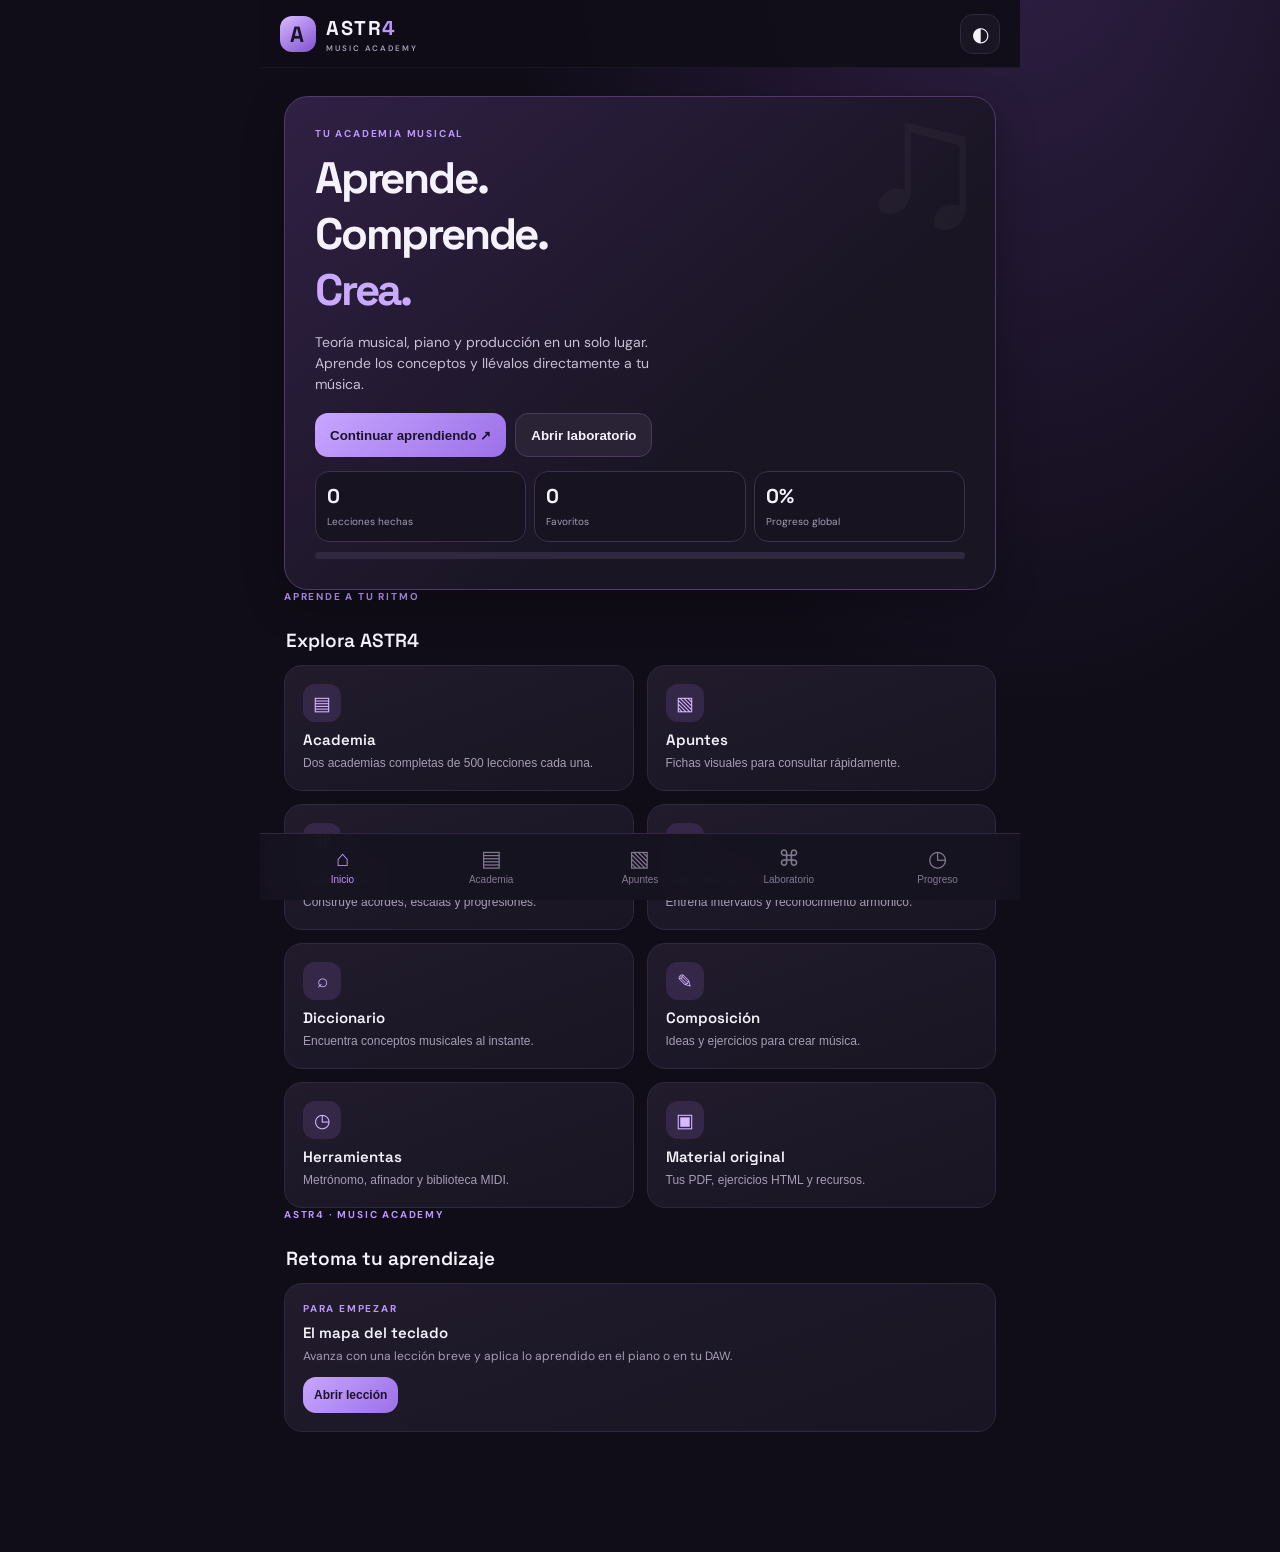
==== index.html @ a8560a35 "Add files via upload" ====
<!doctype html>
<html lang="es">
<head>
  <meta charset="utf-8"><meta name="viewport" content="width=device-width, initial-scale=1, viewport-fit=cover">
  <meta name="theme-color" content="#100d18"><meta name="description" content="ASTR4: academia de teoría musical, piano y producción musical.">
  <meta name="apple-mobile-web-app-capable" content="yes"><meta name="apple-mobile-web-app-status-bar-style" content="black-translucent"><meta name="apple-mobile-web-app-title" content="ASTR4">
  <link rel="manifest" href="manifest.webmanifest"><link rel="icon" href="icons/icon.svg" type="image/svg+xml"><link rel="apple-touch-icon" href="icons/icon-192.png">
  <link rel="stylesheet" href="styles.css"><title>ASTR4 · Music Academy</title>
</head>
<body>
<div class="app-shell">
  <header class="topbar"><a class="brand" href="#inicio" aria-label="ASTR4 inicio"><span class="brand-mark">A</span><span>ASTR<span class="brand-four">4</span><small>MUSIC ACADEMY</small></span></a><button class="icon-btn" id="themeBtn" aria-label="Cambiar tema" title="Cambiar tema">◐</button></header>
  <main id="view" tabindex="-1"></main>
  <nav class="bottom-nav" aria-label="Navegación principal">
    <button data-route="inicio" class="nav-item active"><span>⌂</span><small>Inicio</small></button>
    <button data-route="academia" class="nav-item"><span>▤</span><small>Academia</small></button>
    <button data-route="apuntes" class="nav-item"><span>▧</span><small>Apuntes</small></button>
    <button data-route="laboratorio" class="nav-item"><span>⌘</span><small>Laboratorio</small></button>
    <button data-route="progreso" class="nav-item"><span>◷</span><small>Progreso</small></button>
  </nav>
</div>
<div id="toast" class="toast" role="status" aria-live="polite"></div>
<script src="data.js"></script><script src="curriculum.js"></script><script src="app.js"></script>
</body></html>
---- styles.css ----
@import url('https://fonts.googleapis.com/css2?family=DM+Sans:wght@400;500;600;700&family=Space+Grotesk:wght@500;600;700&display=swap');
:root{--bg:#100d18;--panel:#191522;--panel2:#211b2d;--line:#30283e;--text:#f6f2fc;--muted:#a69db4;--purple:#bd96ff;--purple2:#8f5ce5;--mint:#9de3c4;--orange:#ffbf82;--danger:#ff8e9a;--shadow:0 14px 40px #0004}*{box-sizing:border-box}html{background:var(--bg);color-scheme:dark}body{margin:0;background:radial-gradient(ellipse at 80% -10%,#302047 0,transparent 36%),var(--bg);color:var(--text);font-family:'DM Sans',system-ui,sans-serif;min-height:100vh}.app-shell{max-width:760px;margin:auto;min-height:100dvh;padding-bottom:92px}.topbar{height:68px;display:flex;align-items:center;justify-content:space-between;padding:0 20px;position:sticky;top:0;z-index:5;background:#100d18eF;backdrop-filter:blur(16px);border-bottom:1px solid #ffffff0b}.brand{display:flex;align-items:center;gap:10px;text-decoration:none;color:var(--text);font:700 20px 'Space Grotesk';letter-spacing:.08em}.brand small{display:block;color:var(--muted);font:600 8px 'DM Sans';letter-spacing:.24em;margin-top:2px}.brand-mark{width:36px;height:36px;border-radius:12px;background:linear-gradient(145deg,#d7baff,#8051d0);color:#1b1128;display:grid;place-items:center;font-size:22px}.brand-four{color:var(--purple)}.icon-btn{border:1px solid var(--line);background:var(--panel);color:var(--text);width:40px;height:40px;border-radius:13px;font-size:20px}.bottom-nav{position:fixed;z-index:10;bottom:0;left:50%;transform:translateX(-50%);width:min(100%,760px);padding:9px 8px calc(9px + env(safe-area-inset-bottom));display:grid;grid-template-columns:repeat(5,1fr);background:#171321f2;border-top:1px solid var(--line);backdrop-filter:blur(20px)}.nav-item{border:0;background:none;color:#82798f;display:flex;flex-direction:column;align-items:center;gap:3px;padding:4px 0;min-height:48px}.nav-item span{font-size:22px;line-height:24px}.nav-item small{font-size:10px}.nav-item.active{color:var(--purple)}main{padding:20px 16px 28px}.eyebrow{font-size:10px;letter-spacing:.18em;text-transform:uppercase;color:var(--purple);font-weight:700}.hero{padding:24px 20px;border:1px solid #50396d;border-radius:24px;background:linear-gradient(140deg,#302044,#191523 65%);position:relative;overflow:hidden;box-shadow:var(--shadow)}.hero:after{content:'♫';position:absolute;right:5px;top:-36px;font-size:180px;color:#ffffff08;font-family:serif}.hero h1{font:700 clamp(32px,8vw,44px) 'Space Grotesk';letter-spacing:-.05em;margin:10px 0 8px}.hero p{color:#c8bfd5;line-height:1.5;max-width:340px;font-size:14px}.hero-actions{display:flex;gap:9px;flex-wrap:wrap;margin-top:18px}.btn{border:0;border-radius:13px;background:linear-gradient(135deg,#c7a6ff,#9c70e8);color:#1c1328;font-weight:700;padding:12px 15px;min-height:44px;cursor:pointer}.btn.secondary{background:#2a2336;color:var(--text);border:1px solid #4a3b5d}.btn.ghost{background:transparent;border:1px solid var(--line);color:var(--text)}.btn.small{padding:8px 11px;min-height:36px;font-size:12px}.section-head{display:flex;align-items:end;justify-content:space-between;gap:12px;margin:25px 2px 12px}.section-head h2{font:600 19px 'Space Grotesk';margin:0}.section-head p{margin:4px 0 0;color:var(--muted);font-size:12px}.grid{display:grid;grid-template-columns:repeat(2,minmax(0,1fr));gap:10px}.card{background:linear-gradient(160deg,#211b2c,#191522);border:1px solid var(--line);border-radius:18px;padding:15px;min-width:0}.card h3{font:600 15px 'Space Grotesk';margin:8px 0 5px}.card p{font-size:12px;color:var(--muted);line-height:1.5;margin:0}.card-icon{width:38px;height:38px;border-radius:12px;background:#352748;color:#d5baff;display:grid;place-items:center;font-size:19px}.wide{grid-column:1/-1}.stat-row{display:grid;grid-template-columns:repeat(3,1fr);gap:8px;margin-top:14px}.stat{background:#171321;border:1px solid #3c304c;border-radius:14px;padding:11px}.stat strong{display:block;font:700 20px 'Space Grotesk'}.stat span{font-size:10px;color:var(--muted)}.progress{height:7px;border-radius:20px;background:#30283e;overflow:hidden;margin-top:10px}.progress i{display:block;height:100%;background:linear-gradient(90deg,#8d5add,#d0b2ff);border-radius:20px}.list{display:grid;gap:9px}.list-item{display:flex;align-items:center;gap:12px;padding:13px;background:var(--panel);border:1px solid var(--line);border-radius:15px;color:var(--text);text-align:left;width:100%;cursor:pointer}.list-item .num{width:32px;height:32px;flex:none;border-radius:10px;background:#30243e;color:var(--purple);display:grid;place-items:center;font-weight:700;font-size:12px}.list-item strong{display:block;font-size:13px}.list-item small{display:block;color:var(--muted);font-size:11px;margin-top:3px}.list-item .chev{margin-left:auto;color:var(--muted)}.pill{display:inline-flex;align-items:center;border:1px solid #514066;background:#2b2139;color:#d6baff;border-radius:30px;padding:5px 9px;font-size:10px;font-weight:700}.muted{color:var(--muted)}.tiny{font-size:11px;color:var(--muted);line-height:1.5}.field{display:grid;gap:6px;margin:12px 0}.field label{font-size:11px;color:var(--muted);font-weight:600}.field input,.field select,.field textarea,.search{width:100%;background:#120f1a;border:1px solid var(--line);color:var(--text);border-radius:12px;padding:12px;font:inherit;min-height:44px}.field textarea{min-height:100px;resize:vertical}.tabs{display:flex;gap:7px;overflow-x:auto;padding:2px 0 9px}.tab{white-space:nowrap;border:1px solid var(--line);background:var(--panel);color:var(--muted);padding:9px 12px;border-radius:30px;font-size:12px}.tab.active{background:#38294b;border-color:#8d66bd;color:#eadcff}.note-card{background:linear-gradient(145deg,#251e32,#191522);border:1px solid var(--line);border-radius:17px;padding:16px}.note-card h3{font:600 16px 'Space Grotesk';margin:9px 0}.formula{padding:12px;border-radius:12px;background:#120f1a;color:#ddcaff;font-weight:700;line-height:1.6;font-size:13px;margin:12px 0}.callout{border-left:3px solid var(--purple);padding:10px 12px;background:#2a2038;border-radius:0 10px 10px 0;color:#d7cbe7;font-size:12px;line-height:1.5}.lesson-content{line-height:1.7;color:#d6cfdf;font-size:14px}.lesson-content h3{font:600 15px 'Space Grotesk';color:var(--text);margin:22px 0 7px}.keyboard-wrap{overflow-x:auto;padding:12px 0 4px}.keyboard{height:144px;display:flex;position:relative;min-width:620px;user-select:none}.key{position:relative;flex:1;background:#f4f0f8;border:1px solid #c9c2d1;border-radius:0 0 7px 7px;color:#44384e;display:flex;align-items:end;justify-content:center;padding-bottom:8px;font-size:10px;min-width:0}.key.black{position:absolute;z-index:2;width:5.4%;height:88px;top:0;background:#211b2a;border:1px solid #09070c;border-radius:0 0 5px 5px;color:#cfc3dc;transform:translateX(-50%);padding-bottom:6px}.key.active{background:#c8a5ff!important;color:#1a1127!important}.key.black.active{background:#9463d7!important}.key small{font-size:9px}.keyboard-hint{font-size:10px;color:var(--muted);margin-top:7px}.control-row{display:flex;gap:8px;flex-wrap:wrap;align-items:center}.control-row select,.control-row input{background:#120f1a;color:var(--text);border:1px solid var(--line);padding:10px;border-radius:10px}.answer-grid{display:grid;grid-template-columns:repeat(2,1fr);gap:8px}.answer{background:var(--panel2);border:1px solid var(--line);color:var(--text);padding:13px;border-radius:12px;text-align:center}.answer.correct{border-color:var(--mint);background:#183027}.answer.wrong{border-color:var(--danger)}.toast{position:fixed;left:50%;bottom:90px;transform:translate(-50%,20px);opacity:0;pointer-events:none;background:#eee5ff;color:#21172d;padding:11px 15px;border-radius:12px;font-size:12px;font-weight:700;z-index:30;transition:.2s;max-width:90vw}.toast.show{opacity:1;transform:translate(-50%,0)}.empty{padding:28px;text-align:center;color:var(--muted);border:1px dashed var(--line);border-radius:16px}.divider{height:1px;background:var(--line);margin:15px 0}.back{background:none;border:0;color:var(--purple);padding:5px 0 15px;font-weight:700}.tagline{font:600 11px 'Space Grotesk';letter-spacing:.08em;color:var(--purple)}.warning{background:#352718;border:1px solid #74512c;color:#f4d2a7;padding:12px;border-radius:12px;font-size:12px;line-height:1.5}.light-mode{--bg:#f5f1fa;--panel:#fff;--panel2:#f0eaf8;--line:#e1d8ec;--text:#21182c;--muted:#71677e;--purple:#7744b8;--purple2:#8f5ce5;--shadow:0 14px 40px #35234a12;background:var(--bg);color-scheme:light}.light-mode body{background:var(--bg)}.light-mode .topbar,.light-mode .bottom-nav{background:#faf7fdef}.light-mode .hero{background:linear-gradient(140deg,#e6d7f8,#fff)}.light-mode .hero p{color:#62566f}.light-mode .card,.light-mode .note-card{background:#fff}.light-mode .field input,.light-mode .field select,.light-mode .field textarea,.light-mode .search,.light-mode .formula{background:#f8f5fb;color:#21182c}.light-mode .list-item{background:#fff;color:#21182c}.light-mode .stat{background:#fff}.light-mode .callout{background:#f0e7fa;color:#4e3a65}.light-mode .tab{background:#fff}.light-mode .tab.active{background:#e9dcf8}.light-mode .warning{background:#fff5e8;color:#704a20}
@media(min-width:600px){main{padding:28px 24px}.hero{padding:30px}.grid{gap:13px}.card{padding:18px}}@media(max-width:380px){main{padding:15px 12px}.bottom-nav{padding-left:3px;padding-right:3px}.nav-item small{font-size:9px}.hero{padding:19px}.grid{gap:8px}.card{padding:12px}}
@media(orientation:landscape) and (max-height:500px){body:before{content:'ASTR4 está diseñada para utilizarse en vertical. Gira tu dispositivo para continuar.';position:fixed;inset:0;z-index:100;background:#100d18;color:#f6f2fc;display:grid;place-items:center;text-align:center;padding:30px;font:600 18px 'Space Grotesk'}}

/* Unidades curriculares desplegables: navegación compacta en móvil */
.course-unit{border:1px solid var(--line);border-radius:16px;background:var(--surface);margin:12px 0;overflow:hidden}
.course-unit summary{list-style:none;display:flex;align-items:center;justify-content:space-between;gap:12px;padding:15px;cursor:pointer;min-height:66px}
.course-unit summary::-webkit-details-marker{display:none}
.course-unit summary>span:first-child{display:grid;gap:5px}
.course-unit summary strong{font-size:14px;line-height:1.35}
.course-unit summary small{color:var(--muted);font-size:11px}
.course-unit[open] summary{border-bottom:1px solid var(--line)}
.course-unit .list{padding:0 10px 10px}
#course-search{width:100%;margin:8px 0 14px;padding:14px;border:1px solid var(--line);border-radius:12px;background:var(--surface);color:var(--text);font:inherit}
.field-label{display:block;font-size:12px;font-weight:700;margin-top:18px;color:var(--muted)}
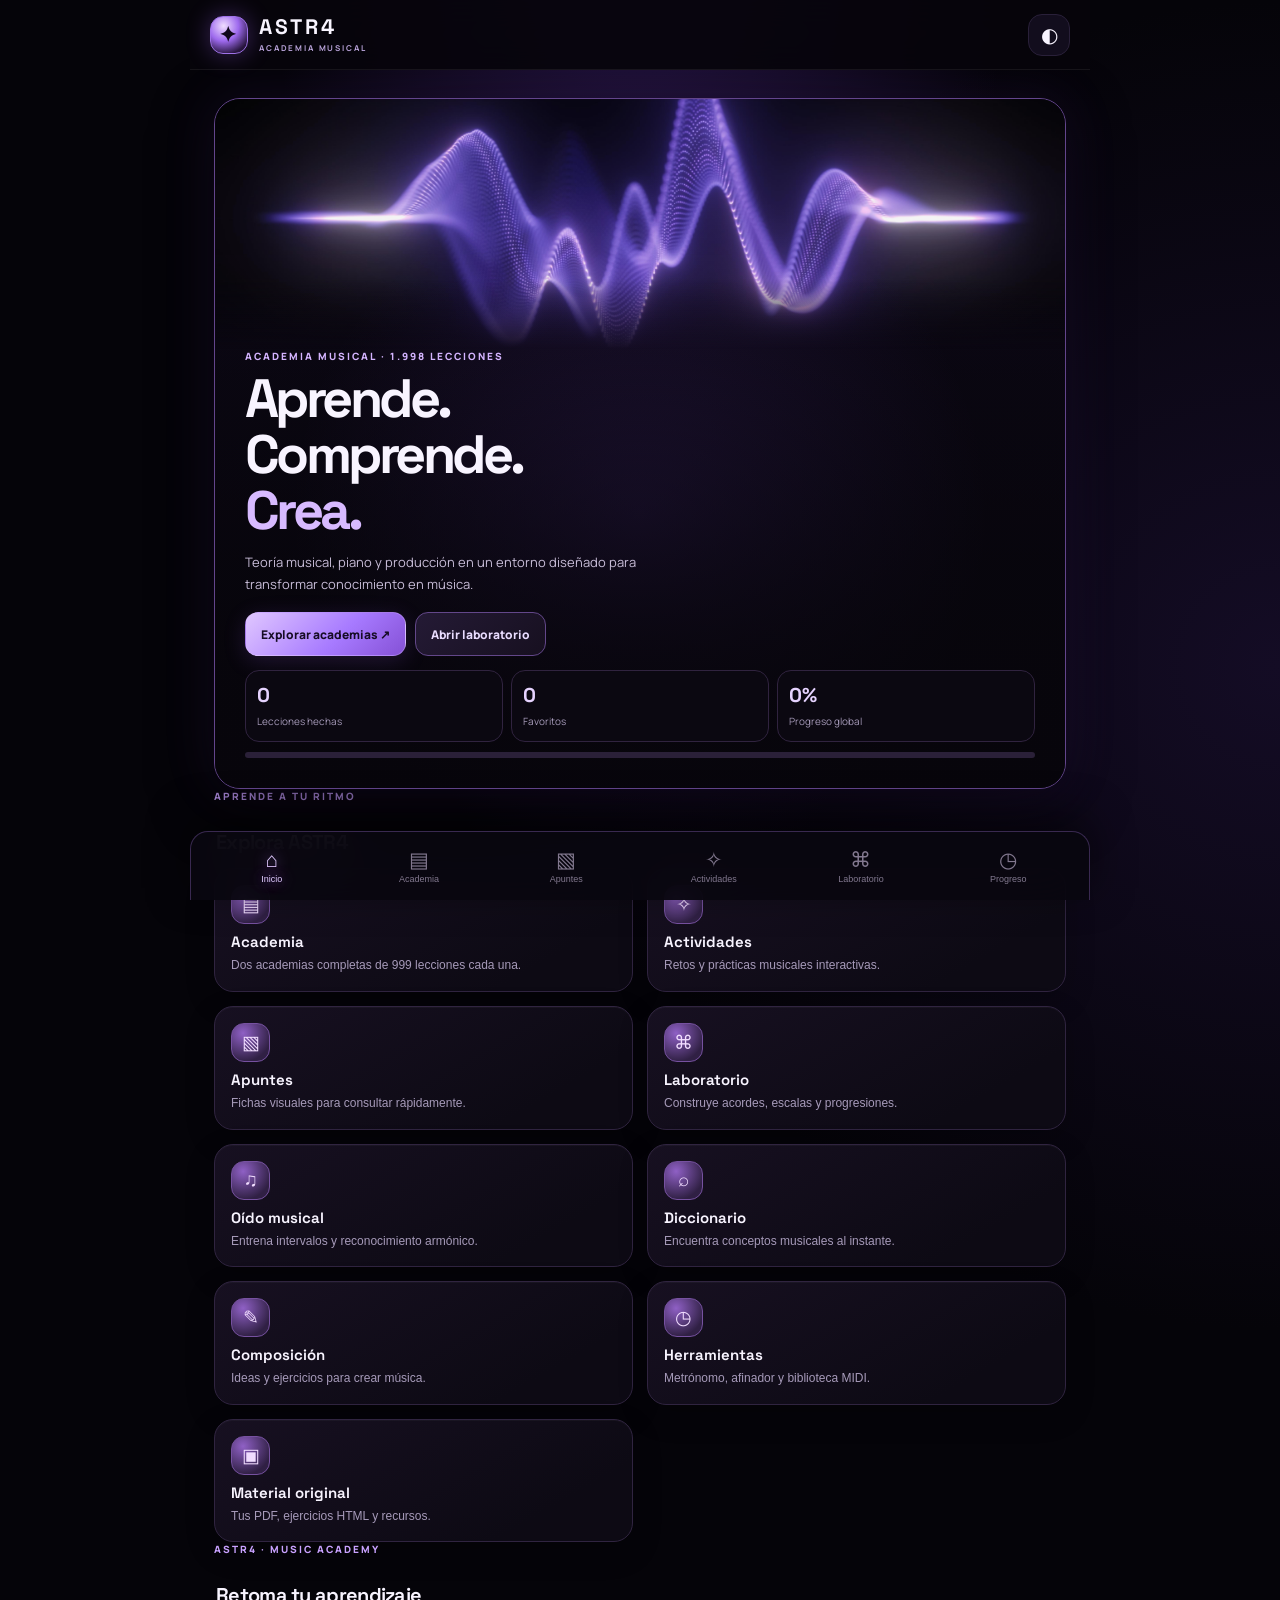
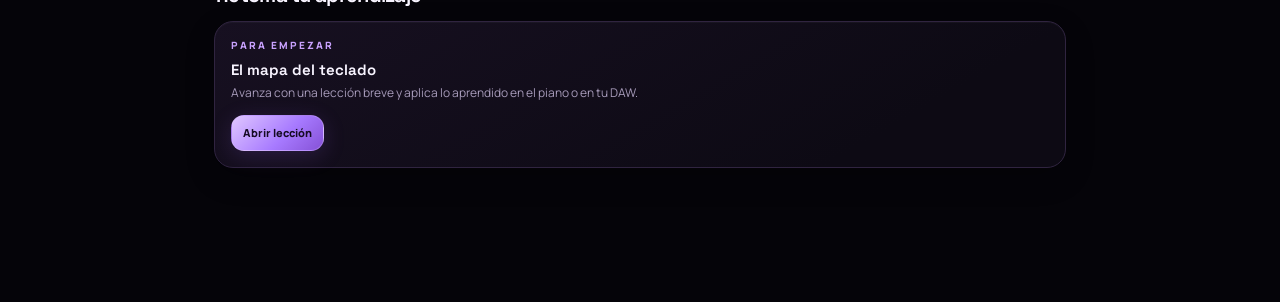
==== commit 2b83bab0: "Add files via upload" ====
--- a/index.html
+++ b/index.html
@@ -5,17 +5,17 @@
   <meta name="theme-color" content="#100d18"><meta name="description" content="ASTR4: academia de teoría musical, piano y producción musical.">
   <meta name="apple-mobile-web-app-capable" content="yes"><meta name="apple-mobile-web-app-status-bar-style" content="black-translucent"><meta name="apple-mobile-web-app-title" content="ASTR4">
   <link rel="manifest" href="manifest.webmanifest"><link rel="icon" href="icons/icon.svg" type="image/svg+xml"><link rel="apple-touch-icon" href="icons/icon-192.png">
-  <link rel="stylesheet" href="styles.css"><title>ASTR4 · Music Academy</title>
+  <link rel="stylesheet" href="styles.css"><title>ASTR4 · Academia musical</title>
 </head>
 <body>
 <div class="app-shell">
-  <header class="topbar"><a class="brand" href="#inicio" aria-label="ASTR4 inicio"><span class="brand-mark">A</span><span>ASTR<span class="brand-four">4</span><small>MUSIC ACADEMY</small></span></a><button class="icon-btn" id="themeBtn" aria-label="Cambiar tema" title="Cambiar tema">◐</button></header>
+  <header class="topbar"><a class="brand" href="#inicio" aria-label="ASTR4 inicio"><span class="brand-mark">✦</span><span class="brand-word">ASTR4<small>ACADEMIA MUSICAL</small></span></a><button class="icon-btn" id="themeBtn" aria-label="Cambiar tema" title="Cambiar tema">◐</button></header>
   <main id="view" tabindex="-1"></main>
   <nav class="bottom-nav" aria-label="Navegación principal">
     <button data-route="inicio" class="nav-item active"><span>⌂</span><small>Inicio</small></button>
     <button data-route="academia" class="nav-item"><span>▤</span><small>Academia</small></button>
     <button data-route="apuntes" class="nav-item"><span>▧</span><small>Apuntes</small></button>
-    <button data-route="laboratorio" class="nav-item"><span>⌘</span><small>Laboratorio</small></button>
+    <button data-route="actividades" class="nav-item"><span>✧</span><small>Actividades</small></button><button data-route="laboratorio" class="nav-item"><span>⌘</span><small>Laboratorio</small></button>
     <button data-route="progreso" class="nav-item"><span>◷</span><small>Progreso</small></button>
   </nav>
 </div>
--- a/styles.css
+++ b/styles.css
@@ -1,16 +1,5 @@
-@import url('https://fonts.googleapis.com/css2?family=DM+Sans:wght@400;500;600;700&family=Space+Grotesk:wght@500;600;700&display=swap');
-:root{--bg:#100d18;--panel:#191522;--panel2:#211b2d;--line:#30283e;--text:#f6f2fc;--muted:#a69db4;--purple:#bd96ff;--purple2:#8f5ce5;--mint:#9de3c4;--orange:#ffbf82;--danger:#ff8e9a;--shadow:0 14px 40px #0004}*{box-sizing:border-box}html{background:var(--bg);color-scheme:dark}body{margin:0;background:radial-gradient(ellipse at 80% -10%,#302047 0,transparent 36%),var(--bg);color:var(--text);font-family:'DM Sans',system-ui,sans-serif;min-height:100vh}.app-shell{max-width:760px;margin:auto;min-height:100dvh;padding-bottom:92px}.topbar{height:68px;display:flex;align-items:center;justify-content:space-between;padding:0 20px;position:sticky;top:0;z-index:5;background:#100d18eF;backdrop-filter:blur(16px);border-bottom:1px solid #ffffff0b}.brand{display:flex;align-items:center;gap:10px;text-decoration:none;color:var(--text);font:700 20px 'Space Grotesk';letter-spacing:.08em}.brand small{display:block;color:var(--muted);font:600 8px 'DM Sans';letter-spacing:.24em;margin-top:2px}.brand-mark{width:36px;height:36px;border-radius:12px;background:linear-gradient(145deg,#d7baff,#8051d0);color:#1b1128;display:grid;place-items:center;font-size:22px}.brand-four{color:var(--purple)}.icon-btn{border:1px solid var(--line);background:var(--panel);color:var(--text);width:40px;height:40px;border-radius:13px;font-size:20px}.bottom-nav{position:fixed;z-index:10;bottom:0;left:50%;transform:translateX(-50%);width:min(100%,760px);padding:9px 8px calc(9px + env(safe-area-inset-bottom));display:grid;grid-template-columns:repeat(5,1fr);background:#171321f2;border-top:1px solid var(--line);backdrop-filter:blur(20px)}.nav-item{border:0;background:none;color:#82798f;display:flex;flex-direction:column;align-items:center;gap:3px;padding:4px 0;min-height:48px}.nav-item span{font-size:22px;line-height:24px}.nav-item small{font-size:10px}.nav-item.active{color:var(--purple)}main{padding:20px 16px 28px}.eyebrow{font-size:10px;letter-spacing:.18em;text-transform:uppercase;color:var(--purple);font-weight:700}.hero{padding:24px 20px;border:1px solid #50396d;border-radius:24px;background:linear-gradient(140deg,#302044,#191523 65%);position:relative;overflow:hidden;box-shadow:var(--shadow)}.hero:after{content:'♫';position:absolute;right:5px;top:-36px;font-size:180px;color:#ffffff08;font-family:serif}.hero h1{font:700 clamp(32px,8vw,44px) 'Space Grotesk';letter-spacing:-.05em;margin:10px 0 8px}.hero p{color:#c8bfd5;line-height:1.5;max-width:340px;font-size:14px}.hero-actions{display:flex;gap:9px;flex-wrap:wrap;margin-top:18px}.btn{border:0;border-radius:13px;background:linear-gradient(135deg,#c7a6ff,#9c70e8);color:#1c1328;font-weight:700;padding:12px 15px;min-height:44px;cursor:pointer}.btn.secondary{background:#2a2336;color:var(--text);border:1px solid #4a3b5d}.btn.ghost{background:transparent;border:1px solid var(--line);color:var(--text)}.btn.small{padding:8px 11px;min-height:36px;font-size:12px}.section-head{display:flex;align-items:end;justify-content:space-between;gap:12px;margin:25px 2px 12px}.section-head h2{font:600 19px 'Space Grotesk';margin:0}.section-head p{margin:4px 0 0;color:var(--muted);font-size:12px}.grid{display:grid;grid-template-columns:repeat(2,minmax(0,1fr));gap:10px}.card{background:linear-gradient(160deg,#211b2c,#191522);border:1px solid var(--line);border-radius:18px;padding:15px;min-width:0}.card h3{font:600 15px 'Space Grotesk';margin:8px 0 5px}.card p{font-size:12px;color:var(--muted);line-height:1.5;margin:0}.card-icon{width:38px;height:38px;border-radius:12px;background:#352748;color:#d5baff;display:grid;place-items:center;font-size:19px}.wide{grid-column:1/-1}.stat-row{display:grid;grid-template-columns:repeat(3,1fr);gap:8px;margin-top:14px}.stat{background:#171321;border:1px solid #3c304c;border-radius:14px;padding:11px}.stat strong{display:block;font:700 20px 'Space Grotesk'}.stat span{font-size:10px;color:var(--muted)}.progress{height:7px;border-radius:20px;background:#30283e;overflow:hidden;margin-top:10px}.progress i{display:block;height:100%;background:linear-gradient(90deg,#8d5add,#d0b2ff);border-radius:20px}.list{display:grid;gap:9px}.list-item{display:flex;align-items:center;gap:12px;padding:13px;background:var(--panel);border:1px solid var(--line);border-radius:15px;color:var(--text);text-align:left;width:100%;cursor:pointer}.list-item .num{width:32px;height:32px;flex:none;border-radius:10px;background:#30243e;color:var(--purple);display:grid;place-items:center;font-weight:700;font-size:12px}.list-item strong{display:block;font-size:13px}.list-item small{display:block;color:var(--muted);font-size:11px;margin-top:3px}.list-item .chev{margin-left:auto;color:var(--muted)}.pill{display:inline-flex;align-items:center;border:1px solid #514066;background:#2b2139;color:#d6baff;border-radius:30px;padding:5px 9px;font-size:10px;font-weight:700}.muted{color:var(--muted)}.tiny{font-size:11px;color:var(--muted);line-height:1.5}.field{display:grid;gap:6px;margin:12px 0}.field label{font-size:11px;color:var(--muted);font-weight:600}.field input,.field select,.field textarea,.search{width:100%;background:#120f1a;border:1px solid var(--line);color:var(--text);border-radius:12px;padding:12px;font:inherit;min-height:44px}.field textarea{min-height:100px;resize:vertical}.tabs{display:flex;gap:7px;overflow-x:auto;padding:2px 0 9px}.tab{white-space:nowrap;border:1px solid var(--line);background:var(--panel);color:var(--muted);padding:9px 12px;border-radius:30px;font-size:12px}.tab.active{background:#38294b;border-color:#8d66bd;color:#eadcff}.note-card{background:linear-gradient(145deg,#251e32,#191522);border:1px solid var(--line);border-radius:17px;padding:16px}.note-card h3{font:600 16px 'Space Grotesk';margin:9px 0}.formula{padding:12px;border-radius:12px;background:#120f1a;color:#ddcaff;font-weight:700;line-height:1.6;font-size:13px;margin:12px 0}.callout{border-left:3px solid var(--purple);padding:10px 12px;background:#2a2038;border-radius:0 10px 10px 0;color:#d7cbe7;font-size:12px;line-height:1.5}.lesson-content{line-height:1.7;color:#d6cfdf;font-size:14px}.lesson-content h3{font:600 15px 'Space Grotesk';color:var(--text);margin:22px 0 7px}.keyboard-wrap{overflow-x:auto;padding:12px 0 4px}.keyboard{height:144px;display:flex;position:relative;min-width:620px;user-select:none}.key{position:relative;flex:1;background:#f4f0f8;border:1px solid #c9c2d1;border-radius:0 0 7px 7px;color:#44384e;display:flex;align-items:end;justify-content:center;padding-bottom:8px;font-size:10px;min-width:0}.key.black{position:absolute;z-index:2;width:5.4%;height:88px;top:0;background:#211b2a;border:1px solid #09070c;border-radius:0 0 5px 5px;color:#cfc3dc;transform:translateX(-50%);padding-bottom:6px}.key.active{background:#c8a5ff!important;color:#1a1127!important}.key.black.active{background:#9463d7!important}.key small{font-size:9px}.keyboard-hint{font-size:10px;color:var(--muted);margin-top:7px}.control-row{display:flex;gap:8px;flex-wrap:wrap;align-items:center}.control-row select,.control-row input{background:#120f1a;color:var(--text);border:1px solid var(--line);padding:10px;border-radius:10px}.answer-grid{display:grid;grid-template-columns:repeat(2,1fr);gap:8px}.answer{background:var(--panel2);border:1px solid var(--line);color:var(--text);padding:13px;border-radius:12px;text-align:center}.answer.correct{border-color:var(--mint);background:#183027}.answer.wrong{border-color:var(--danger)}.toast{position:fixed;left:50%;bottom:90px;transform:translate(-50%,20px);opacity:0;pointer-events:none;background:#eee5ff;color:#21172d;padding:11px 15px;border-radius:12px;font-size:12px;font-weight:700;z-index:30;transition:.2s;max-width:90vw}.toast.show{opacity:1;transform:translate(-50%,0)}.empty{padding:28px;text-align:center;color:var(--muted);border:1px dashed var(--line);border-radius:16px}.divider{height:1px;background:var(--line);margin:15px 0}.back{background:none;border:0;color:var(--purple);padding:5px 0 15px;font-weight:700}.tagline{font:600 11px 'Space Grotesk';letter-spacing:.08em;color:var(--purple)}.warning{background:#352718;border:1px solid #74512c;color:#f4d2a7;padding:12px;border-radius:12px;font-size:12px;line-height:1.5}.light-mode{--bg:#f5f1fa;--panel:#fff;--panel2:#f0eaf8;--line:#e1d8ec;--text:#21182c;--muted:#71677e;--purple:#7744b8;--purple2:#8f5ce5;--shadow:0 14px 40px #35234a12;background:var(--bg);color-scheme:light}.light-mode body{background:var(--bg)}.light-mode .topbar,.light-mode .bottom-nav{background:#faf7fdef}.light-mode .hero{background:linear-gradient(140deg,#e6d7f8,#fff)}.light-mode .hero p{color:#62566f}.light-mode .card,.light-mode .note-card{background:#fff}.light-mode .field input,.light-mode .field select,.light-mode .field textarea,.light-mode .search,.light-mode .formula{background:#f8f5fb;color:#21182c}.light-mode .list-item{background:#fff;color:#21182c}.light-mode .stat{background:#fff}.light-mode .callout{background:#f0e7fa;color:#4e3a65}.light-mode .tab{background:#fff}.light-mode .tab.active{background:#e9dcf8}.light-mode .warning{background:#fff5e8;color:#704a20}
-@media(min-width:600px){main{padding:28px 24px}.hero{padding:30px}.grid{gap:13px}.card{padding:18px}}@media(max-width:380px){main{padding:15px 12px}.bottom-nav{padding-left:3px;padding-right:3px}.nav-item small{font-size:9px}.hero{padding:19px}.grid{gap:8px}.card{padding:12px}}
-@media(orientation:landscape) and (max-height:500px){body:before{content:'ASTR4 está diseñada para utilizarse en vertical. Gira tu dispositivo para continuar.';position:fixed;inset:0;z-index:100;background:#100d18;color:#f6f2fc;display:grid;place-items:center;text-align:center;padding:30px;font:600 18px 'Space Grotesk'}}
-
-/* Unidades curriculares desplegables: navegación compacta en móvil */
-.course-unit{border:1px solid var(--line);border-radius:16px;background:var(--surface);margin:12px 0;overflow:hidden}
-.course-unit summary{list-style:none;display:flex;align-items:center;justify-content:space-between;gap:12px;padding:15px;cursor:pointer;min-height:66px}
-.course-unit summary::-webkit-details-marker{display:none}
-.course-unit summary>span:first-child{display:grid;gap:5px}
-.course-unit summary strong{font-size:14px;line-height:1.35}
-.course-unit summary small{color:var(--muted);font-size:11px}
-.course-unit[open] summary{border-bottom:1px solid var(--line)}
-.course-unit .list{padding:0 10px 10px}
-#course-search{width:100%;margin:8px 0 14px;padding:14px;border:1px solid var(--line);border-radius:12px;background:var(--surface);color:var(--text);font:inherit}
-.field-label{display:block;font-size:12px;font-weight:700;margin-top:18px;color:var(--muted)}
+@import url('https://fonts.googleapis.com/css2?family=Manrope:wght@400;500;600;700;800&family=Space+Grotesk:wght@400;500;600;700&display=swap');
+:root{--bg:#050409;--panel:#0d0a15;--panel2:#151020;--line:#292039;--text:#f8f4ff;--muted:#a69ab9;--purple:#c9a2ff;--purple2:#9b65ff;--glow:#d7baff;--mint:#8fe3c2;--danger:#ff8ca7;--shadow:0 18px 60px #0009;--safe-bottom:env(safe-area-inset-bottom,0px)}*{box-sizing:border-box}html{background:var(--bg);color-scheme:dark;scroll-behavior:smooth}body{margin:0;background:radial-gradient(ellipse at 50% -20%,#29164a 0,transparent 42%),radial-gradient(ellipse at 100% 35%,#140c25 0,transparent 38%),var(--bg);color:var(--text);font-family:Manrope,system-ui,sans-serif;min-height:100vh;min-height:100dvh;-webkit-font-smoothing:antialiased}.app-shell{max-width:900px;margin:auto;min-height:100dvh;padding-bottom:calc(94px + var(--safe-bottom))}.topbar{height:70px;display:flex;align-items:center;justify-content:space-between;padding:0 20px;position:sticky;top:0;z-index:20;background:#07050bea;backdrop-filter:blur(22px);border-bottom:1px solid #ffffff10}.brand{display:flex;align-items:center;gap:11px;text-decoration:none;color:var(--text);font:800 21px 'Space Grotesk';letter-spacing:.13em}.brand-mark{width:38px;height:38px;border:1px solid #9f72e8;border-radius:13px;background:radial-gradient(circle at 35% 25%,#f0ddff,#9d69ed 42%,#27153d 80%);color:#10081a;display:grid;place-items:center;font-size:21px;box-shadow:0 0 24px #a66aff55}.brand-word{line-height:1}.brand small{display:block;color:#bba5dc;font:700 8px Manrope;letter-spacing:.23em;margin-top:5px}.brand-four{color:var(--purple)}.icon-btn{border:1px solid var(--line);background:#120d1d;color:var(--text);width:42px;height:42px;border-radius:14px;font-size:20px}.bottom-nav{position:fixed;z-index:30;bottom:0;left:50%;transform:translateX(-50%);width:min(100%,900px);padding:8px 7px calc(8px + var(--safe-bottom));display:grid;grid-template-columns:repeat(6,minmax(0,1fr));background:#090710ed;border-top:1px solid #392950;backdrop-filter:blur(24px);box-shadow:0 -12px 40px #0008}.nav-item{border:0;background:none;color:#82788f;display:flex;flex-direction:column;align-items:center;justify-content:center;gap:3px;padding:4px 0;min-height:52px;min-width:0;touch-action:manipulation}.nav-item span{font-size:21px;line-height:23px}.nav-item small{font-size:9px;white-space:nowrap}.nav-item.active{color:#e1caff;text-shadow:0 0 14px #b67cff}main{padding:22px 17px 32px}.eyebrow{font-size:10px;letter-spacing:.2em;text-transform:uppercase;color:var(--purple);font-weight:800}.hero{padding:0 0 22px;border:1px solid #63458c;border-radius:26px;background:linear-gradient(180deg,#0d0817 0%,#08060e 80%);position:relative;overflow:hidden;box-shadow:0 0 55px #8c4be51c,var(--shadow)}.hero:before{content:'';position:absolute;inset:0;background:linear-gradient(180deg,transparent 25%,#07050bea 90%);pointer-events:none;z-index:1}.hero:after{content:'';position:absolute;inset:0;background:radial-gradient(ellipse at 50% 60%,#8c52f52b,transparent 58%);pointer-events:none}.hero-wave{width:100%;height:190px;object-fit:cover;display:block;opacity:.96;mask-image:linear-gradient(#000 72%,transparent)}.hero-inner{position:relative;z-index:2;padding:0 21px}.hero h1{font:700 clamp(34px,8vw,54px) 'Space Grotesk';letter-spacing:-.065em;margin:8px 0 9px;line-height:1.04}.hero p{color:#c8bdd8;line-height:1.65;max-width:460px;font-size:13px}.hero-actions{display:flex;gap:9px;flex-wrap:wrap;margin-top:17px}.btn{display:inline-flex;align-items:center;justify-content:center;gap:7px;text-decoration:none;border:1px solid #d7baff55;border-radius:13px;background:linear-gradient(135deg,#e0c7ff,#a77aff 58%,#8551d6);color:#160c25;font-weight:800;padding:12px 15px;min-height:44px;cursor:pointer;font:800 12px Manrope;box-shadow:0 5px 22px #9d62f52c;touch-action:manipulation}.btn.secondary{background:linear-gradient(135deg,#241a35,#171020);color:#e9dcff;border:1px solid #63478a;box-shadow:none}.btn.ghost{background:transparent;border:1px solid var(--line);color:var(--text);box-shadow:none}.btn.small{padding:8px 11px;min-height:36px;font-size:11px}.section-head{display:flex;align-items:end;justify-content:space-between;gap:12px;margin:26px 2px 13px}.section-head h2{font:650 20px 'Space Grotesk';margin:0;letter-spacing:-.035em}.section-head p{margin:4px 0 0;color:var(--muted);font-size:12px}.grid,.activity-grid,.notes-grid{display:grid;grid-template-columns:repeat(2,minmax(0,1fr));gap:11px}.card,.activity-card{background:linear-gradient(150deg,#171021,#0d0a14 78%);border:1px solid #302440;border-radius:19px;padding:16px;min-width:0;box-shadow:inset 0 1px #ffffff08,0 10px 30px #0003}.card h3,.activity-card h3{font:650 15px 'Space Grotesk';margin:8px 0 5px}.card p,.activity-card p{font-size:12px;color:var(--muted);line-height:1.55;margin:0}.card-icon{width:39px;height:39px;border-radius:13px;background:radial-gradient(circle at 30% 25%,#8f60c5,#302044 75%);border:1px solid #7651a0;color:#f1ddff;display:grid;place-items:center;font-size:19px}.wide{grid-column:1/-1}.stat-row{display:grid;grid-template-columns:repeat(3,1fr);gap:8px;margin-top:14px}.stat{background:#0b0811;border:1px solid #30233f;border-radius:14px;padding:11px}.stat strong{display:block;font:750 20px 'Space Grotesk';color:#e6d3ff}.stat span{font-size:10px;color:var(--muted)}.progress{height:6px;border-radius:20px;background:#2a2038;overflow:hidden;margin-top:10px}.progress i{display:block;height:100%;background:linear-gradient(90deg,#8851dc,#e0c4ff);border-radius:20px;box-shadow:0 0 12px #bb8bff}.list{display:grid;gap:9px}.list-item{display:flex;align-items:center;gap:12px;padding:13px;background:linear-gradient(130deg,#15101f,#0d0a14);border:1px solid #2b2039;border-radius:15px;color:var(--text);text-align:left;width:100%;cursor:pointer;text-decoration:none;min-width:0}.list-item .num{width:34px;height:34px;flex:none;border-radius:11px;background:#261a38;color:#d7b8ff;display:grid;place-items:center;font-weight:800;font-size:10px;border:1px solid #543875}.list-item strong{display:block;font-size:12px}.list-item small{display:block;color:var(--muted);font-size:10px;margin-top:3px;line-height:1.4}.list-item .chev{margin-left:auto;color:#c29cff}.pill{display:inline-flex;align-items:center;border:1px solid #64468b;background:#251832;color:#ddc6ff;border-radius:30px;padding:5px 9px;font-size:9px;font-weight:800;letter-spacing:.08em}.muted{color:var(--muted)}.tiny{font-size:11px;color:var(--muted);line-height:1.6}.field{display:grid;gap:6px;margin:12px 0}.field label,.field-label{font-size:10px;color:var(--muted);font-weight:800;letter-spacing:.1em}.field input,.field select,.field textarea,.search,.input{width:100%;background:#090710;border:1px solid #342745;color:var(--text);border-radius:13px;padding:12px;font:inherit;font-size:13px;min-height:46px;outline:none}.field input:focus,.field select:focus,.search:focus,.input:focus{border-color:#a979ed;box-shadow:0 0 0 3px #a979ed22}.field textarea{min-height:100px;resize:vertical}.tabs{display:flex;gap:7px;overflow-x:auto;padding:2px 0 10px;scrollbar-width:none}.tabs::-webkit-scrollbar{display:none}.tab{white-space:nowrap;border:1px solid #32253f;background:#100c18;color:var(--muted);padding:9px 12px;border-radius:30px;font-size:11px}.tab.active{background:#35224b;border-color:#a878ed;color:#f0ddff;box-shadow:0 0 16px #9a60e52b}.note-card{background:linear-gradient(150deg,#171021,#0d0a14);border:1px solid #392a4b;border-radius:18px;padding:15px;min-width:0}.note-card h3{font:650 16px 'Space Grotesk';margin:10px 0 7px}.formula{padding:12px;border-radius:12px;background:#090710;border:1px solid #30233f;color:#e2ccff;font-weight:800;line-height:1.65;font-size:12px;margin:12px 0;overflow-wrap:anywhere}.callout{border-left:3px solid #b98aff;padding:11px 12px;background:#1b1227;border-radius:0 11px 11px 0;color:#d9cbe9;font-size:11px;line-height:1.6}.lesson-content{line-height:1.75;color:#d6cfdf;font-size:13px}.lesson-content h3{font:650 15px 'Space Grotesk';color:var(--text);margin:22px 0 7px}.keyboard-wrap{overflow:visible;padding:12px 0 4px;touch-action:pan-y}.keyboard{height:clamp(118px,34vw,168px);display:flex;position:relative;width:100%;min-width:0;user-select:none;-webkit-user-select:none;touch-action:pan-y}.key{position:relative;flex:1;background:linear-gradient(180deg,#fff 0%,#e9e3f0 100%);border:1px solid #bdb3c8;border-radius:0 0 7px 7px;color:#34283f;display:flex;align-items:end;justify-content:center;padding-bottom:8px;font-size:9px;min-width:0;margin:0 1px;touch-action:manipulation;-webkit-tap-highlight-color:transparent}.key.black{position:absolute;z-index:2;width:5.3%;height:60%;top:0;background:linear-gradient(180deg,#342744,#09070e 85%);border:1px solid #07050a;border-radius:0 0 5px 5px;color:#d8c6ed;transform:translateX(-50%);padding-bottom:5px;margin:0}.key.active{background:#d8baff!important;color:#160c25!important;box-shadow:0 0 20px #bb8aff}.key.black.active{background:#a56bff!important}.key small{font-size:clamp(7px,1.8vw,9px);pointer-events:none}.keyboard-hint{font-size:10px;color:var(--muted);margin-top:7px}.control-row{display:flex;gap:8px;flex-wrap:wrap;align-items:center}.control-row select,.control-row input{background:#090710;color:var(--text);border:1px solid var(--line);padding:10px;border-radius:10px}.answer-grid{display:grid;grid-template-columns:repeat(2,1fr);gap:8px}.answer{background:#1b1426;border:1px solid #38294a;color:var(--text);padding:13px;border-radius:12px;text-align:center;font:600 11px Manrope;touch-action:manipulation}.answer.correct{border-color:var(--mint);background:#183027}.answer.wrong{border-color:var(--danger)}.toast{position:fixed;left:50%;bottom:calc(94px + var(--safe-bottom));transform:translate(-50%,20px);opacity:0;pointer-events:none;background:#eee5ff;color:#21172d;padding:11px 15px;border-radius:12px;font-size:12px;font-weight:800;z-index:50;transition:.2s;max-width:90vw}.toast.show{opacity:1;transform:translate(-50%,0)}.empty{padding:28px;text-align:center;color:var(--muted);border:1px dashed var(--line);border-radius:16px}.divider{height:1px;background:var(--line);margin:15px 0}.back{background:none;border:0;color:var(--purple);padding:5px 0 15px;font-weight:800}.course-unit{border:1px solid #302440;background:#0d0a14;border-radius:15px;padding:12px;margin:9px 0}.course-unit summary{display:flex;align-items:center;justify-content:space-between;gap:12px;cursor:pointer;list-style:none}.course-unit summary::-webkit-details-marker{display:none}.course-unit summary strong{display:block;font-size:12px}.course-unit summary small{display:block;color:var(--muted);font-size:10px;margin-top:4px}.wave-banner{position:relative;overflow:hidden;min-height:220px;border:1px solid #503775;border-radius:22px;background:#07050d;margin:12px 0 17px;display:flex;align-items:end;isolation:isolate}.wave-banner img{position:absolute;inset:0;width:100%;height:100%;object-fit:cover;opacity:.76;z-index:-2}.wave-banner:after{content:'';position:absolute;inset:0;background:linear-gradient(0deg,#080610 0%,#080610b8 45%,transparent 100%);z-index:-1}.wave-banner>div{padding:18px}.wave-banner h1{font:700 25px 'Space Grotesk';letter-spacing:-.05em;margin:7px 0}.wave-banner p{font-size:11px;color:#d0c3e1;line-height:1.5;margin:0;max-width:400px}.wave-banner.compact{min-height:180px}.note-pdf{margin-top:13px;width:100%;font-size:10px}.note-pdf small{font-size:9px;opacity:.8}.activity-card{position:relative;overflow:hidden;display:flex;flex-direction:column;align-items:flex-start;min-height:190px}.activity-index{position:absolute;right:12px;top:10px;font:700 40px 'Space Grotesk';color:#ffffff0c}.activity-card h3{margin-top:14px}.activity-card p{margin-bottom:16px;flex:1}.activity-card .btn{margin-top:auto}.hero .eyebrow{color:#d4b4ff}
+@media(min-width:700px){main{padding:28px 24px 40px}.hero-wave{height:250px}.hero-inner{padding:0 30px 8px}.grid,.activity-grid,.notes-grid{gap:14px}.notes-grid{grid-template-columns:repeat(2,minmax(0,1fr))}.bottom-nav{border-left:1px solid #392950;border-right:1px solid #392950;border-radius:18px 18px 0 0}}
+@media(max-width:420px){main{padding:16px 12px 25px}.topbar{padding:0 14px}.grid,.activity-grid{gap:8px}.card,.activity-card{padding:13px}.bottom-nav{padding-left:3px;padding-right:3px}.nav-item small{font-size:8px}.nav-item span{font-size:19px}.hero-wave{height:155px}.hero-inner{padding:0 16px}.hero h1{font-size:35px}.wave-banner{min-height:195px}.notes-grid{grid-template-columns:1fr}.keyboard{height:125px}}
+@media(prefers-reduced-motion:no-preference){.card,.activity-card,.note-card,.list-item{transition:border-color .18s,transform .18s}.card:active,.activity-card:active,.list-item:active{transform:scale(.99);border-color:#9364c9}}
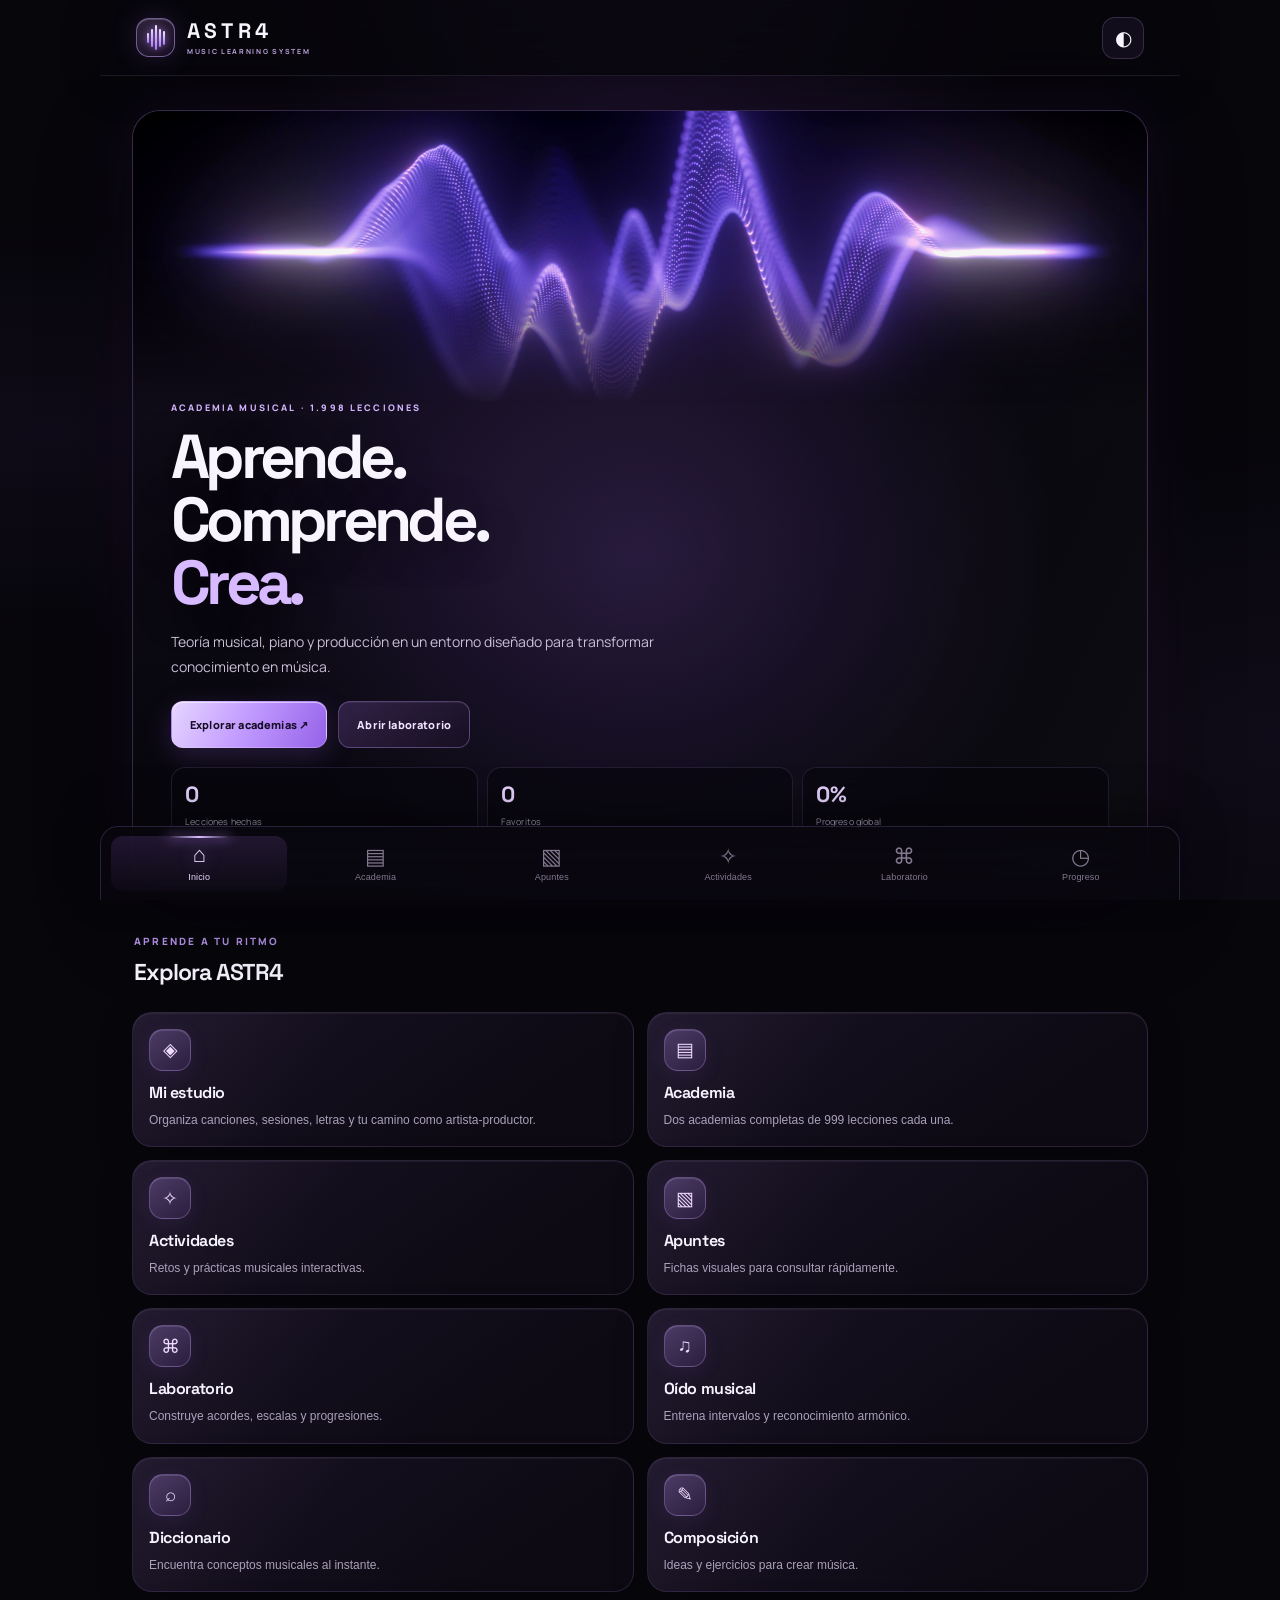
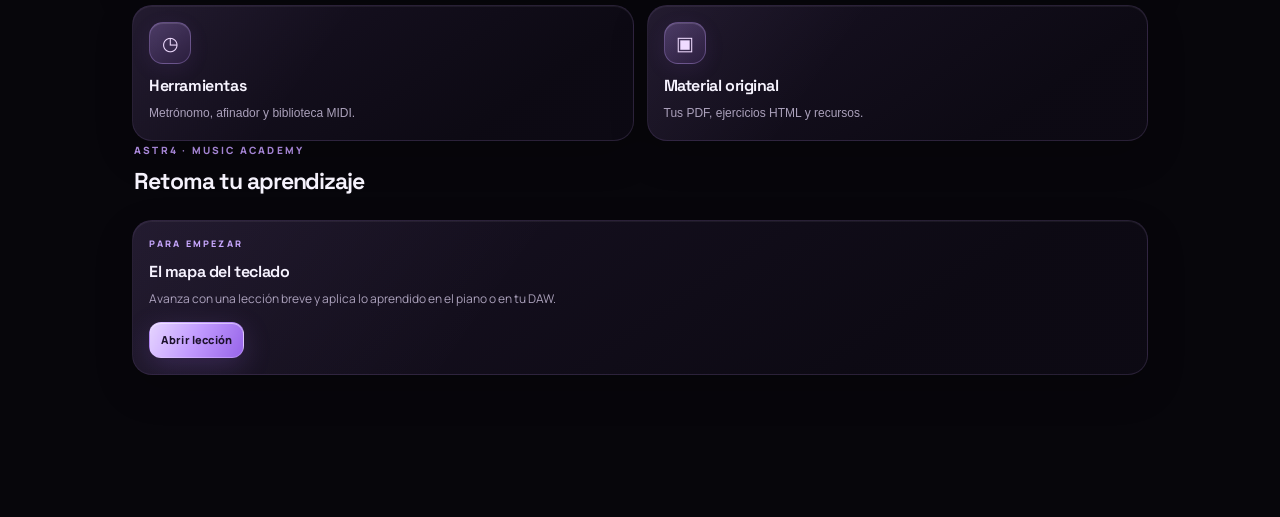
==== commit 69e3f9ab: "Add files via upload" ====
--- a/index.html
+++ b/index.html
@@ -9,7 +9,7 @@
 </head>
 <body>
 <div class="app-shell">
-  <header class="topbar"><a class="brand" href="#inicio" aria-label="ASTR4 inicio"><span class="brand-mark">✦</span><span class="brand-word">ASTR4<small>ACADEMIA MUSICAL</small></span></a><button class="icon-btn" id="themeBtn" aria-label="Cambiar tema" title="Cambiar tema">◐</button></header>
+  <header class="topbar"><a class="brand" href="#inicio" aria-label="ASTR4 inicio"><span class="brand-mark" aria-hidden="true"><i></i><i></i><i></i><i></i><i></i></span><span class="brand-word">ASTR4<small>MUSIC LEARNING SYSTEM</small></span></a><button class="icon-btn" id="themeBtn" aria-label="Cambiar tema" title="Cambiar tema">◐</button></header>
   <main id="view" tabindex="-1"></main>
   <nav class="bottom-nav" aria-label="Navegación principal">
     <button data-route="inicio" class="nav-item active"><span>⌂</span><small>Inicio</small></button>
--- a/styles.css
+++ b/styles.css
@@ -3,3 +3,163 @@
 @media(min-width:700px){main{padding:28px 24px 40px}.hero-wave{height:250px}.hero-inner{padding:0 30px 8px}.grid,.activity-grid,.notes-grid{gap:14px}.notes-grid{grid-template-columns:repeat(2,minmax(0,1fr))}.bottom-nav{border-left:1px solid #392950;border-right:1px solid #392950;border-radius:18px 18px 0 0}}
 @media(max-width:420px){main{padding:16px 12px 25px}.topbar{padding:0 14px}.grid,.activity-grid{gap:8px}.card,.activity-card{padding:13px}.bottom-nav{padding-left:3px;padding-right:3px}.nav-item small{font-size:8px}.nav-item span{font-size:19px}.hero-wave{height:155px}.hero-inner{padding:0 16px}.hero h1{font-size:35px}.wave-banner{min-height:195px}.notes-grid{grid-template-columns:1fr}.keyboard{height:125px}}
 @media(prefers-reduced-motion:no-preference){.card,.activity-card,.note-card,.list-item{transition:border-color .18s,transform .18s}.card:active,.activity-card:active,.list-item:active{transform:scale(.99);border-color:#9364c9}}
+
+/* ─────────────────────────────────────────────────────────────
+   ASTR4 / SIGNATURE UI — refinamiento visual premium
+   ───────────────────────────────────────────────────────────── */
+:root{
+  --bg:#07060b;--panel:#100d17;--panel2:#171222;--line:rgba(196,157,255,.17);
+  --text:#f8f5ff;--muted:#aaa0ba;--purple:#c7a0ff;--purple2:#9861ed;
+  --glow:#e1caff;--shadow:0 24px 70px rgba(0,0,0,.48);
+}
+html{background:#07060b;scroll-padding-top:84px}
+body{
+  background:
+    radial-gradient(ellipse at 50% -18%,rgba(114,65,174,.22),transparent 43%),
+    radial-gradient(ellipse at 4% 48%,rgba(96,55,150,.09),transparent 32%),
+    radial-gradient(ellipse at 100% 82%,rgba(120,74,180,.08),transparent 30%),#07060b;
+  background-attachment:fixed;
+}
+body:before{content:"";position:fixed;inset:0;pointer-events:none;z-index:-1;opacity:.16;background-image:linear-gradient(rgba(255,255,255,.018) 1px,transparent 1px),linear-gradient(90deg,rgba(255,255,255,.018) 1px,transparent 1px);background-size:48px 48px;mask-image:linear-gradient(to bottom,black,transparent 85%)}
+.app-shell{max-width:1080px;padding-bottom:calc(102px + var(--safe-bottom))}
+.topbar{height:76px;padding:0 clamp(17px,4vw,36px);background:rgba(7,6,11,.76);border-bottom:1px solid rgba(211,181,255,.11);box-shadow:0 10px 40px rgba(0,0,0,.18)}
+.brand{gap:12px;letter-spacing:.17em;font-size:22px}
+.brand-mark{width:39px;height:39px;border:1px solid rgba(203,164,255,.5);border-radius:13px;background:linear-gradient(145deg,rgba(207,170,255,.2),rgba(89,50,135,.2));box-shadow:inset 0 1px rgba(255,255,255,.18),0 0 28px rgba(168,112,255,.18);display:flex;align-items:center;justify-content:center;gap:2px}
+.brand-mark i{display:block;width:2px;border-radius:3px;background:linear-gradient(180deg,#f5eaff,#a878f6);box-shadow:0 0 8px #bd8aff;height:10px;animation:brandPulse 1.8s ease-in-out infinite alternate}
+.brand-mark i:nth-child(2),.brand-mark i:nth-child(4){height:18px;animation-delay:.25s}.brand-mark i:nth-child(3){height:25px;animation-delay:.5s}.brand-mark i:nth-child(5){height:14px;animation-delay:.75s}
+.brand-word{font-size:21px;letter-spacing:.2em}.brand small{font-size:7px;letter-spacing:.24em;color:#bca5df;margin-top:6px}
+.icon-btn{border:1px solid rgba(203,164,255,.2);background:rgba(23,17,34,.72);border-radius:13px;transition:all .25s ease}.icon-btn:hover{border-color:#b58af0;box-shadow:0 0 22px rgba(174,126,255,.18);transform:translateY(-1px)}
+main{padding:clamp(19px,3vw,34px) clamp(15px,3.2vw,32px) 42px;animation:pageIn .55s cubic-bezier(.2,.75,.2,1) both}
+.eyebrow{font-size:9px;letter-spacing:.24em;color:#c8a7ff}
+.hero{border:1px solid rgba(190,145,255,.25);border-radius:28px;padding-bottom:25px;background:linear-gradient(145deg,rgba(22,15,34,.94),rgba(7,6,12,.98) 72%);box-shadow:0 30px 90px rgba(0,0,0,.42),0 0 0 1px rgba(255,255,255,.025) inset,0 0 70px rgba(139,83,213,.09);isolation:isolate}
+.hero:before{background:linear-gradient(180deg,rgba(7,6,12,.04) 0%,rgba(7,6,12,.12) 32%,rgba(7,6,12,.96) 100%);z-index:0}
+.hero:after{background:radial-gradient(ellipse at 50% 58%,rgba(161,105,245,.2),transparent 58%),linear-gradient(115deg,transparent 35%,rgba(255,255,255,.025) 50%,transparent 65%);background-size:auto,220% 100%;animation:surfaceSweep 12s ease-in-out infinite;z-index:0}
+.hero-wave{height:clamp(175px,27vw,290px);object-fit:cover;object-position:center 49%;opacity:.96;filter:saturate(1.14) contrast(1.06);mask-image:linear-gradient(to bottom,#000 58%,transparent 100%);animation:waveDrift 18s ease-in-out infinite alternate;transform:scale(1.015)}
+.hero-inner{padding:0 clamp(20px,4vw,38px);z-index:2}
+.hero h1{font-size:clamp(38px,7vw,62px);line-height:1.02;letter-spacing:-.075em;margin:11px 0 12px;text-shadow:0 8px 40px rgba(0,0,0,.4)}
+.hero p{font-size:14px;line-height:1.8;color:#c9bfd7;max-width:540px}
+.hero-actions{gap:11px;margin-top:22px}
+.btn{border-radius:12px;min-height:47px;padding:13px 18px;font-size:11px;letter-spacing:.015em;background:linear-gradient(115deg,#e6d5ff 0%,#c19aff 48%,#9562e8 100%);box-shadow:0 8px 28px rgba(156,103,235,.22),inset 0 1px rgba(255,255,255,.5);transition:transform .25s ease,box-shadow .25s ease,filter .25s ease}
+.btn:hover{transform:translateY(-2px);filter:brightness(1.07);box-shadow:0 13px 34px rgba(156,103,235,.3),inset 0 1px rgba(255,255,255,.5)}
+.btn:active{transform:translateY(0) scale(.985)}
+.btn.secondary{background:linear-gradient(145deg,rgba(54,37,77,.88),rgba(23,16,34,.95));border:1px solid rgba(196,157,255,.32);color:#eee2ff;box-shadow:inset 0 1px rgba(255,255,255,.06)}
+.btn.ghost{background:rgba(20,15,29,.65);border:1px solid rgba(196,157,255,.2);backdrop-filter:blur(12px)}
+.section-head{margin:34px 2px 15px;align-items:center}
+.section-head h2{font-size:clamp(19px,3vw,23px);letter-spacing:-.045em}
+.section-head p{font-size:11px}
+.grid,.activity-grid,.notes-grid{gap:13px}
+.card,.activity-card,.note-card{position:relative;overflow:hidden;border:1px solid rgba(194,157,242,.15);border-radius:20px;background:linear-gradient(145deg,rgba(26,19,38,.94),rgba(13,10,20,.98) 76%);box-shadow:inset 0 1px rgba(255,255,255,.055),0 14px 38px rgba(0,0,0,.2);transition:transform .32s cubic-bezier(.2,.75,.2,1),border-color .32s ease,box-shadow .32s ease}
+.card:before,.activity-card:before,.note-card:before{content:"";position:absolute;inset:0;pointer-events:none;background:linear-gradient(125deg,rgba(213,185,255,.07),transparent 38%);opacity:.8}
+.card:hover,.activity-card:hover,.note-card:hover{transform:translateY(-4px);border-color:rgba(196,157,255,.38);box-shadow:inset 0 1px rgba(255,255,255,.07),0 22px 48px rgba(0,0,0,.3),0 0 28px rgba(150,97,225,.08)}
+.card h3,.activity-card h3{font-size:16px;letter-spacing:-.025em;margin:11px 0 7px}.card p,.activity-card p{font-size:12px;line-height:1.7}
+.card-icon{width:42px;height:42px;border-radius:14px;background:linear-gradient(145deg,rgba(193,150,255,.27),rgba(70,43,104,.32));border:1px solid rgba(200,162,255,.3);box-shadow:inset 0 1px rgba(255,255,255,.12),0 5px 20px rgba(138,85,207,.1)}
+.stat-row{gap:9px;margin-top:19px}.stat{border:1px solid rgba(197,157,255,.14);background:rgba(9,7,14,.65);border-radius:14px;padding:12px 13px;backdrop-filter:blur(12px)}.stat strong{font-size:22px}.stat span{font-size:9px;letter-spacing:.02em}
+.progress{height:5px;background:rgba(189,151,236,.14);border-radius:99px}.progress i{background:linear-gradient(90deg,#8051cf,#c29aff 58%,#f0ddff);box-shadow:0 0 15px rgba(190,144,255,.45);animation:progressGlow 3s ease-in-out infinite alternate}
+.list{gap:9px}.list-item{position:relative;border:1px solid rgba(193,156,241,.13);border-radius:15px;padding:13px 14px;background:linear-gradient(110deg,rgba(25,19,36,.92),rgba(13,10,19,.94));transition:transform .24s ease,border-color .24s ease,background .24s ease;min-height:62px}
+.list-item:hover{transform:translateX(3px);border-color:rgba(194,157,255,.34);background:linear-gradient(110deg,rgba(38,26,54,.96),rgba(15,11,23,.98))}
+.list-item .num{width:36px;height:36px;border-radius:12px;background:linear-gradient(145deg,rgba(163,113,225,.25),rgba(45,29,67,.6));border:1px solid rgba(190,148,246,.25);font-size:10px}
+.list-item strong{font-size:12px;letter-spacing:.005em}.list-item small{font-size:10px;line-height:1.5}
+.pill{border:1px solid rgba(194,157,255,.28);background:rgba(111,73,157,.17);color:#dfcaff;padding:6px 10px}
+.field input,.field select,.field textarea,.search,.input,.control-row select,.control-row input{background:rgba(10,8,15,.82);border:1px solid rgba(192,151,241,.2);border-radius:12px;transition:border-color .2s,box-shadow .2s}
+.field input:focus,.field select:focus,.search:focus,.input:focus{border-color:#bd91ff;box-shadow:0 0 0 3px rgba(174,125,246,.13),0 0 24px rgba(157,104,227,.08)}
+.tabs{gap:8px;padding:4px 0 12px}.tab{border:1px solid rgba(194,157,255,.16);background:rgba(18,13,27,.82);border-radius:10px;padding:10px 13px;transition:all .22s ease}.tab.active{background:linear-gradient(120deg,rgba(120,76,173,.35),rgba(67,43,95,.5));border-color:rgba(198,158,255,.55);box-shadow:0 5px 20px rgba(151,95,224,.12)}
+.note-card{padding:17px}.note-card h3{font-size:17px;letter-spacing:-.035em}.formula{background:rgba(8,6,13,.78);border:1px solid rgba(193,155,243,.18);border-radius:13px;color:#e6d4ff}.callout{background:linear-gradient(100deg,rgba(98,61,139,.2),rgba(38,26,54,.22));border-left-color:#c39aff;border:1px solid rgba(191,151,244,.15);border-left:3px solid #c39aff;border-radius:0 12px 12px 0}
+.lesson-content{font-size:14px;line-height:1.85;color:#d9d1e4}.lesson-content h3{font-size:16px;letter-spacing:-.025em;margin-top:25px}
+.course-unit{border:1px solid rgba(193,155,243,.15);background:linear-gradient(140deg,rgba(24,18,35,.95),rgba(12,9,18,.96));border-radius:16px;padding:14px;transition:border-color .25s}.course-unit[open]{border-color:rgba(194,155,255,.3);box-shadow:0 12px 32px rgba(0,0,0,.16)}.course-unit summary{padding:2px 1px 4px}
+.wave-banner{border:1px solid rgba(196,155,255,.27);border-radius:22px;box-shadow:0 18px 50px rgba(0,0,0,.24),0 0 40px rgba(148,91,223,.08)}.wave-banner img{animation:waveDrift 20s ease-in-out infinite alternate;filter:saturate(1.15) contrast(1.05)}.wave-banner:after{background:linear-gradient(0deg,rgba(8,6,13,.98) 0%,rgba(8,6,13,.72) 48%,rgba(8,6,13,.05) 100%)}
+.bottom-nav{width:min(100%,1080px);padding:9px 10px calc(9px + var(--safe-bottom));background:rgba(9,7,14,.82);border-top:1px solid rgba(195,157,255,.18);backdrop-filter:blur(28px) saturate(145%);box-shadow:0 -14px 44px rgba(0,0,0,.36)}
+.nav-item{position:relative;min-height:55px;gap:4px;border-radius:12px;transition:color .2s ease,background .2s ease}.nav-item span{font-size:22px;transition:transform .25s ease}.nav-item small{font-size:9px;letter-spacing:.015em}.nav-item.active{color:#eadbff;text-shadow:none;background:linear-gradient(180deg,rgba(160,111,226,.16),rgba(125,80,184,.04))}.nav-item.active:before{content:"";position:absolute;top:0;left:32%;right:32%;height:2px;border-radius:4px;background:linear-gradient(90deg,transparent,#d9bdff,transparent);box-shadow:0 0 12px #bd8aff}.nav-item.active span{transform:translateY(-2px);filter:drop-shadow(0 0 8px rgba(198,157,255,.5))}
+.toast{bottom:calc(105px + var(--safe-bottom));background:linear-gradient(120deg,#f0e5ff,#d1b4ff);box-shadow:0 12px 35px rgba(0,0,0,.35);border-radius:13px}
+.back{font-size:12px;letter-spacing:.01em}.empty{border-color:rgba(194,157,255,.2);background:rgba(20,14,29,.4)}
+.keyboard-wrap{padding:16px 0 8px}.keyboard{height:clamp(138px,32vw,188px);filter:drop-shadow(0 12px 18px rgba(0,0,0,.25))}.key{border-color:#c7bfd0}.key.active{box-shadow:0 0 24px rgba(195,147,255,.7),inset 0 0 14px rgba(255,255,255,.5)}
+button,a,input,select,textarea{-webkit-tap-highlight-color:transparent}button:focus-visible,a:focus-visible{outline:2px solid #d3b2ff;outline-offset:3px}
+@keyframes pageIn{from{opacity:0;transform:translateY(9px)}to{opacity:1;transform:translateY(0)}}
+@keyframes waveDrift{from{transform:scale(1.015) translate3d(-.4%,0,0)}to{transform:scale(1.075) translate3d(.5%,-1.2%,0)}}
+@keyframes surfaceSweep{0%,100%{background-position:center,0% 0}50%{background-position:center,100% 0}}
+@keyframes progressGlow{from{filter:brightness(.92)}to{filter:brightness(1.2)}}
+@keyframes brandPulse{from{opacity:.62;transform:scaleY(.76)}to{opacity:1;transform:scaleY(1.08)}}
+@media(min-width:700px){.app-shell{padding-bottom:calc(100px + var(--safe-bottom))}.bottom-nav{border:1px solid rgba(195,157,255,.18);border-bottom:0;border-radius:18px 18px 0 0}}
+@media(max-width:520px){.topbar{height:68px}.brand{font-size:19px}.brand-mark{width:36px;height:36px}.brand small{font-size:6.5px}.hero{border-radius:22px}.hero-wave{height:clamp(145px,43vw,190px)}.hero-inner{padding:0 17px}.hero h1{font-size:clamp(37px,10vw,48px)}.hero p{font-size:12px}.hero-actions{display:grid;grid-template-columns:1fr}.hero-actions .btn{width:100%}.stat{padding:10px 8px}.stat strong{font-size:19px}.stat span{font-size:8px}.grid,.activity-grid{grid-template-columns:1fr}.card,.activity-card{padding:15px}.bottom-nav{grid-template-columns:repeat(6,minmax(0,1fr));padding-left:4px;padding-right:4px}.nav-item small{font-size:8px}.nav-item span{font-size:19px}.notes-grid{grid-template-columns:1fr}}
+@media(prefers-reduced-motion:reduce){*,*:before,*:after{scroll-behavior:auto!important;animation-duration:.01ms!important;animation-iteration-count:1!important;transition-duration:.01ms!important}}
+
+/* ASTR4 refinement · spacing, hierarchy and visual study notes */
+:root{--space-section:clamp(34px,5vw,58px)}
+.hero{margin-bottom:var(--space-section)}
+.page-heading{margin:0 2px 22px;padding-top:2px;display:flex;flex-direction:column;gap:9px}
+.page-heading .eyebrow{display:block;line-height:1.5;margin:0 0 1px;letter-spacing:.22em;font-size:10px;color:#b995ee}
+.page-heading .section-head{margin:0;align-items:center}
+.page-heading .section-head h2{line-height:1.2}
+.page-heading+.grid{margin-top:0}
+/* Notes are visual reference cards, not dense text blocks */
+.notes-toolbar{display:flex;align-items:center;gap:14px;margin:22px 0 10px}
+.notes-toolbar .search{flex:1;min-width:0}
+.notes-count{white-space:nowrap;color:#a99ab9;font-size:11px;font-weight:700;letter-spacing:.04em}
+.notes-tabs{margin:8px 0 18px}
+.notes-grid{grid-template-columns:repeat(2,minmax(0,1fr));gap:18px;align-items:stretch}
+.note-card-visual{padding:20px;display:flex;flex-direction:column;gap:0;border-radius:22px;min-height:100%;background:linear-gradient(155deg,rgba(27,19,40,.97),rgba(10,8,16,.99) 76%);box-shadow:inset 0 1px rgba(255,255,255,.055),0 18px 42px rgba(0,0,0,.22)}
+.note-card-visual:before{background:radial-gradient(ellipse at 100% 0%,rgba(174,124,245,.11),transparent 48%)}
+.note-card-top{display:flex;align-items:center;justify-content:space-between;position:relative;z-index:1}
+.note-index{font:600 10px 'Space Grotesk',sans-serif;color:#76658c;letter-spacing:.16em}
+.note-card-visual h3{font:650 clamp(16px,2vw,19px) 'Space Grotesk',sans-serif;line-height:1.25;letter-spacing:-.035em;margin:15px 0 7px;position:relative;z-index:1}
+.note-summary{font-size:12px;line-height:1.55;color:#a99fb5;margin:0 0 15px;max-width:52ch;position:relative;z-index:1}
+.note-visual{position:relative;z-index:1;min-height:112px;padding:15px;border:1px solid rgba(195,157,242,.15);border-radius:16px;background:linear-gradient(145deg,rgba(9,7,15,.94),rgba(18,12,27,.88));display:flex;align-items:center;justify-content:center;gap:9px;margin:0 0 13px;overflow:hidden}
+.chromatic-visual{display:grid;grid-template-columns:repeat(6,minmax(0,1fr));gap:7px;padding:13px}
+.note-chip{display:flex;flex-direction:column;align-items:center;justify-content:center;gap:3px;min-height:39px;border-radius:9px;background:linear-gradient(145deg,#35234b,#1b1328);border:1px solid rgba(199,159,255,.25);color:#eee2ff}
+.note-chip b{font:700 10px 'Space Grotesk';white-space:nowrap}.note-chip small{font-size:8px;color:#a994c3}.note-chip.accidental{background:linear-gradient(145deg,#21182d,#100d17);border-color:rgba(180,150,215,.14);color:#b8a9c9}
+.visual-caption{font-size:9px;color:#8f80a2;letter-spacing:.06em;text-align:center;margin:-5px 0 13px;position:relative;z-index:1}.visual-dot{display:inline-block;width:6px;height:6px;border-radius:50%;background:#c69bff;box-shadow:0 0 10px #c69bff}
+.triad-visual{display:grid;grid-template-columns:repeat(2,minmax(0,1fr));gap:9px;padding:12px}
+.triad-item{display:flex;align-items:center;gap:10px;padding:9px;border:1px solid rgba(195,157,242,.12);border-radius:11px;background:rgba(42,29,57,.35)}
+.triad-mark{width:30px;height:30px;display:grid;place-items:center;border-radius:9px;background:rgba(183,137,244,.17);color:#e4ceff;font:700 14px 'Space Grotesk'}
+.triad-item b,.triad-item small{display:block}.triad-item b{font-size:10px;color:#e9def5}.triad-item small{font-size:9px;color:#9889a8;margin-top:3px}
+.chord-row{display:grid;grid-template-columns:repeat(7,minmax(0,1fr));gap:5px;padding:13px 8px}
+.chord-token{min-width:0;display:flex;flex-direction:column;align-items:center;gap:4px;padding:8px 2px;border-radius:9px;background:rgba(144,98,194,.11);border:1px solid rgba(190,150,240,.15)}
+.chord-token small{font-size:8px;color:#9e8caf}.chord-token b{font:700 11px 'Space Grotesk';color:#eadbff}.chord-token em{font-style:normal;font-size:8px;color:#ad91d1}
+.progression-visual{display:grid;grid-template-columns:repeat(2,minmax(0,1fr));gap:8px;padding:12px}
+.progression-line{display:flex;flex-direction:column;gap:5px;padding:10px;border-radius:10px;background:rgba(144,98,194,.1);border:1px solid rgba(190,150,240,.13)}
+.progression-line small{font-size:8px;letter-spacing:.13em;color:#a58cbd;font-weight:800}.progression-line b{font:700 12px 'Space Grotesk';color:#eadcff;white-space:nowrap}
+.function-visual{gap:7px;padding:13px 7px}.function-visual>div{flex:1;display:flex;flex-direction:column;align-items:center;gap:5px;min-width:0}.function-visual>i{font-style:normal;color:#9273b7;font-size:15px}.function-icon{width:33px;height:33px;display:grid;place-items:center;border-radius:11px;background:rgba(172,123,235,.18);border:1px solid rgba(197,157,245,.24);font:700 14px 'Space Grotesk';color:#e8d8ff}.function-visual b{font-size:9px;color:#e7dcf2;text-align:center}.function-visual small{font-size:8px;color:#9988aa}
+.steps-visual{display:grid;grid-template-columns:repeat(8,minmax(0,1fr));gap:6px;padding:15px}
+.step{height:25px;display:grid;place-items:center;border-radius:7px;background:#21182d;border:1px solid rgba(190,150,240,.16);font-size:8px;color:#9384a5}.step.beat{border-color:rgba(195,155,250,.4)}.step.active-step{background:linear-gradient(145deg,#cdaaff,#8855ca);color:#1a1024;box-shadow:0 0 16px rgba(181,129,245,.24);font-weight:900}
+.seventh-visual{display:grid;grid-template-columns:repeat(3,minmax(0,1fr));gap:7px;padding:13px 9px}.seventh-visual>div{display:flex;flex-direction:column;align-items:center;gap:8px;padding:12px 4px;border-radius:10px;background:rgba(144,98,194,.1);border:1px solid rgba(190,150,240,.15)}.seventh-visual b{font:700 15px 'Space Grotesk';color:#e6d4ff}.seventh-visual span{font-size:9px;color:#a99ab8;white-space:nowrap}
+.workflow-visual{display:grid;grid-template-columns:repeat(4,minmax(0,1fr));gap:7px;padding:13px}.workflow-visual span{display:flex;align-items:center;gap:5px;font-size:9px;color:#c9badb}.workflow-visual b{width:19px;height:19px;display:grid;place-items:center;border-radius:6px;background:rgba(178,130,239,.2);color:#e8d6ff;font-size:9px}
+.note-tip{display:flex;align-items:flex-start;gap:9px;padding:11px 12px;border:1px solid rgba(191,150,242,.12);border-radius:12px;background:rgba(112,75,151,.09);font-size:10px;line-height:1.5;color:#c4b5d4;margin-top:auto;min-height:54px}
+.tip-icon{flex:none;color:#d0aaff;font-size:13px}
+.note-pdf{width:100%;margin-top:13px;display:grid;grid-template-columns:1fr auto;gap:3px 8px;text-align:left;justify-content:stretch;padding:11px 13px;min-height:52px;border-radius:12px}
+.note-pdf span{font-size:10px}.note-pdf b{grid-column:2;grid-row:1/3;font-size:15px;align-self:center}.note-pdf small{grid-column:1;color:#9d8cad;font-size:9px;font-weight:500}
+.documents-heading{margin-top:42px!important;margin-bottom:16px!important}.documents-heading>div{display:grid;gap:6px}.documents-heading .eyebrow{font-size:9px}.documents-heading p{margin:0;color:#9e92ad;font-size:11px}
+.documents-grid{display:grid;grid-template-columns:repeat(2,minmax(0,1fr));gap:10px}
+.document-card{display:flex;align-items:center;gap:12px;padding:14px;border:1px solid rgba(194,157,242,.15);border-radius:15px;background:linear-gradient(140deg,rgba(25,18,37,.94),rgba(12,9,18,.97));color:#eee5f8;text-decoration:none;transition:transform .22s,border-color .22s,background .22s;min-width:0}
+.document-card:hover{transform:translateY(-2px);border-color:rgba(197,157,255,.4);background:#1b1328}.document-icon{width:38px;height:38px;flex:none;display:grid;place-items:center;border-radius:11px;background:rgba(174,123,236,.15);border:1px solid rgba(190,150,240,.24);font:800 10px 'Space Grotesk';color:#d8bdff}.document-card>span:nth-child(2){display:block;min-width:0}.document-card b,.document-card small{display:block}.document-card b{font-size:10px;line-height:1.4}.document-card small{font-size:9px;color:#9c8eac;margin-top:4px}.document-card i{font-style:normal;color:#c7a2f4;margin-left:auto}
+@media(max-width:700px){.hero{margin-bottom:38px}.page-heading{margin-bottom:20px;gap:8px}.notes-grid{grid-template-columns:1fr;gap:14px}.note-card-visual{padding:17px}.documents-grid{grid-template-columns:1fr}.notes-toolbar{align-items:stretch;flex-direction:column;gap:7px}.notes-count{align-self:flex-end}.note-visual{min-height:105px}.chromatic-visual{grid-template-columns:repeat(6,minmax(0,1fr))}.note-card-visual h3{font-size:17px}}
+@media(min-width:701px){.hero{margin-bottom:48px}.page-heading{margin-bottom:25px}.notes-grid{gap:20px}.note-card-visual{padding:22px}}
+@media(max-width:390px){.note-chip b{font-size:8px}.chromatic-visual{gap:5px;padding:10px}.chord-row{gap:3px;padding:10px 5px}.chord-token b{font-size:9px}.chord-token small,.chord-token em{font-size:7px}.workflow-visual{grid-template-columns:repeat(2,minmax(0,1fr))}}
+
+/* ASTR4 activity viewer: integrated, mobile-safe activity launch */
+.activity-viewer{position:fixed;inset:0;z-index:1000;background:#08060d;display:flex;flex-direction:column;padding-top:env(safe-area-inset-top);padding-bottom:env(safe-area-inset-bottom);animation:activityIn .22s ease-out}
+.activity-viewer-bar{height:58px;min-height:58px;display:flex;align-items:center;gap:12px;padding:0 14px;background:rgba(13,9,20,.96);border-bottom:1px solid rgba(198,160,255,.22);backdrop-filter:blur(18px)}
+.activity-viewer-back{border:1px solid rgba(198,160,255,.28);border-radius:12px;background:linear-gradient(135deg,#30203f,#171020);color:#f0e5ff;padding:10px 13px;font:700 12px Manrope,system-ui;min-height:40px;cursor:pointer}
+.activity-viewer-label{font:700 9px Manrope,system-ui;letter-spacing:.16em;color:#bda0df;white-space:nowrap}
+.activity-viewer-external{margin-left:auto;color:#d8c0fa;text-decoration:none;font:700 11px Manrope,system-ui;white-space:nowrap}
+.activity-viewer-frame{display:block;border:0;background:#fff;width:100%;height:calc(100% - 58px);flex:1;min-height:0}
+body.activity-open{overflow:hidden}
+@keyframes activityIn{from{opacity:0;transform:translateY(8px)}to{opacity:1;transform:translateY(0)}}
+@media(max-width:420px){.activity-viewer-bar{gap:7px;padding:0 9px}.activity-viewer-back{padding:9px 10px;font-size:11px}.activity-viewer-label{font-size:8px;letter-spacing:.1em}.activity-viewer-external{font-size:10px}}
+@media(prefers-reduced-motion:reduce){.activity-viewer{animation:none}}
+
+/* ASTR4 ULTIMATE — creator workspace */
+.studio-hero{position:relative;isolation:isolate;overflow:hidden;padding:clamp(25px,4vw,44px);margin:0 0 28px;border:1px solid rgba(197,157,255,.2);border-radius:25px;background:radial-gradient(ellipse at 85% 8%,rgba(166,105,239,.2),transparent 43%),linear-gradient(135deg,#1b1228,#0c0912 65%,#140d1d);box-shadow:0 22px 65px #0005,inset 0 1px #ffffff0b}
+.studio-orb{position:absolute;z-index:-1;width:280px;height:280px;right:2%;top:-40%;border-radius:50%;background:radial-gradient(circle,#b985ff55,#8950d322 42%,transparent 70%);filter:blur(9px);animation:studioGlow 8s ease-in-out infinite alternate}
+.studio-hero h1{font:750 clamp(35px,6vw,58px)/.98 'Space Grotesk',system-ui;letter-spacing:-.065em;color:#f7efff;margin:18px 0 12px}.studio-hero h1 span{color:#c9a2ff;text-shadow:0 0 30px #b582ff44}.studio-hero>p{max-width:620px;color:#b9aabe;font-size:14px;line-height:1.7}.studio-actions{display:flex;gap:10px;flex-wrap:wrap;margin-top:20px}
+.studio-stats{display:flex;gap:24px;margin-top:27px;padding-top:17px;border-top:1px solid #d0aff51c}.studio-stats div{display:grid;gap:3px}.studio-stats b{font:700 23px 'Space Grotesk';color:#eadcff}.studio-stats small{font-size:10px;color:#998ba8}
+.studio-grid{display:grid;grid-template-columns:minmax(0,1.5fr) minmax(270px,.85fr);gap:20px;align-items:start}.studio-grid main,.studio-grid aside{min-width:0}.studio-grid aside{display:grid;gap:15px}
+.studio-panel{padding:21px;border:1px solid #be96f026;border-radius:19px;background:linear-gradient(145deg,#1a1325f2,#0c0911fa);box-shadow:inset 0 1px #ffffff08,0 15px 35px #0002;margin-bottom:16px}
+.studio-heading{display:flex;align-items:center;justify-content:space-between;gap:10px;margin-bottom:16px}.studio-heading h2,.studio-panel>h2{font:650 19px 'Space Grotesk';letter-spacing:-.035em;color:#f0e7fa;margin:5px 0}.studio-chip{display:inline-flex;padding:6px 9px;border-radius:9px;background:#aa78e21a;color:#d1b2f0;font-size:9px;font-weight:800}
+#studio-project-form{padding:17px;border:1px solid #bd96ee20;border-radius:15px;background:#0c0912}.studio-form-title{display:flex;gap:10px;align-items:center;margin-bottom:15px}.studio-form-title>span{width:38px;height:38px;border-radius:12px;display:grid;place-items:center;background:linear-gradient(140deg,#d2b0ff,#8955c4);color:#1c1128;font-size:22px}.studio-form-title div{display:grid;gap:3px}.studio-form-title b{font-size:13px;color:#eee2fa}.studio-form-title small{font-size:10px;color:#a494b2}
+#studio-project-form label{display:block;margin:12px 0 6px;color:#bba8ce;font-size:9px;font-weight:800;letter-spacing:.08em;text-transform:uppercase}.studio-input{box-sizing:border-box;width:100%;min-width:0;padding:11px 12px;border:1px solid #bf99ec33;border-radius:10px;background:#0a0710;color:#eee4fa;font:500 12px Manrope,system-ui;outline:none}.studio-input:focus{border-color:#bd91f3;box-shadow:0 0 0 3px #b883f21f}.studio-fields{display:grid;grid-template-columns:repeat(2,minmax(0,1fr));gap:0 10px}#studio-project-form textarea{resize:vertical;line-height:1.55}#studio-project-form .studio-save{width:100%;margin-top:15px}
+.studio-project{padding:16px;margin:10px 0;border:1px solid #be96f026;border-radius:15px;background:linear-gradient(140deg,#1b1426,#0d0a12)}.studio-project-top{display:flex;justify-content:space-between;align-items:center}.studio-project-top small{color:#8f829a;font-size:9px}.studio-project h3{font:650 17px 'Space Grotesk';color:#f0e7fa;margin:12px 0 8px}.studio-meta{display:flex;flex-wrap:wrap;gap:6px}.studio-meta span{padding:5px 8px;border-radius:7px;background:#aa78e21a;color:#cbb1e8;font-size:9px;font-weight:700}.studio-project p{white-space:pre-wrap;color:#a99ab6;font-size:11px;line-height:1.6}.studio-empty{padding:25px;text-align:center;border:1px dashed #c299f044;border-radius:14px}.studio-empty b{color:#eadcf6}.studio-empty p,.studio-muted{color:#a698b4;font-size:11px;line-height:1.6}
+.studio-task{display:flex;align-items:center;gap:11px;padding:12px 0;border-bottom:1px solid #c299f01a;cursor:pointer}.studio-task input{position:absolute;opacity:0}.studio-check{width:21px;height:21px;flex:none;border:1px solid #bf99ec66;border-radius:7px;background:#0d0914}.studio-task input:checked+.studio-check{background:linear-gradient(145deg,#d4b3ff,#9863d2);box-shadow:0 0 14px #b580f233}.studio-task input:checked+.studio-check:after{content:'✓';display:grid;place-items:center;color:#1b1025;font-weight:900}.studio-task span:last-child{display:grid;gap:3px}.studio-task b{font-size:11px;color:#e6d9f1}.studio-task small{font-size:10px;color:#9587a2}
+.studio-log{display:grid;grid-template-columns:1fr 75px auto;gap:8px;align-items:center;margin-top:15px}.studio-log label{font-size:10px;color:#b8a8c7;font-weight:700}.studio-flow{list-style:none;padding:0;margin:18px 0;display:grid;gap:14px}.studio-flow li{display:flex;gap:10px;align-items:flex-start}.studio-flow i,.studio-roadmap i{width:27px;height:27px;flex:none;display:grid;place-items:center;border-radius:9px;background:#b17fee24;color:#d3b2fa;font:700 10px 'Space Grotesk';font-style:normal}.studio-flow li span,.studio-roadmap span{display:grid;gap:3px}.studio-flow b,.studio-roadmap b{font-size:11px;color:#e8dcf4}.studio-flow small,.studio-roadmap small{font-size:10px;color:#988ba5;line-height:1.45}.studio-wide{width:100%}.studio-roadmap{display:grid;gap:13px;margin-top:17px}.studio-roadmap>div{display:flex;gap:10px;align-items:flex-start}
+@keyframes studioGlow{from{transform:scale(.85);opacity:.6}to{transform:scale(1.15);opacity:1}}
+@media(max-width:850px){.studio-grid{grid-template-columns:1fr}.studio-grid aside{grid-template-columns:repeat(2,minmax(0,1fr))}.studio-grid aside section:last-child{grid-column:1/-1}}
+@media(max-width:620px){.studio-hero{padding:22px 18px}.studio-stats{gap:16px}.studio-stats b{font-size:20px}.studio-grid aside{grid-template-columns:1fr}.studio-grid aside section:last-child{grid-column:auto}.studio-panel{padding:16px}.studio-log{grid-template-columns:1fr 70px}.studio-log .btn{grid-column:1/-1;width:100%}}
+@media(prefers-reduced-motion:reduce){.studio-orb{animation:none}}
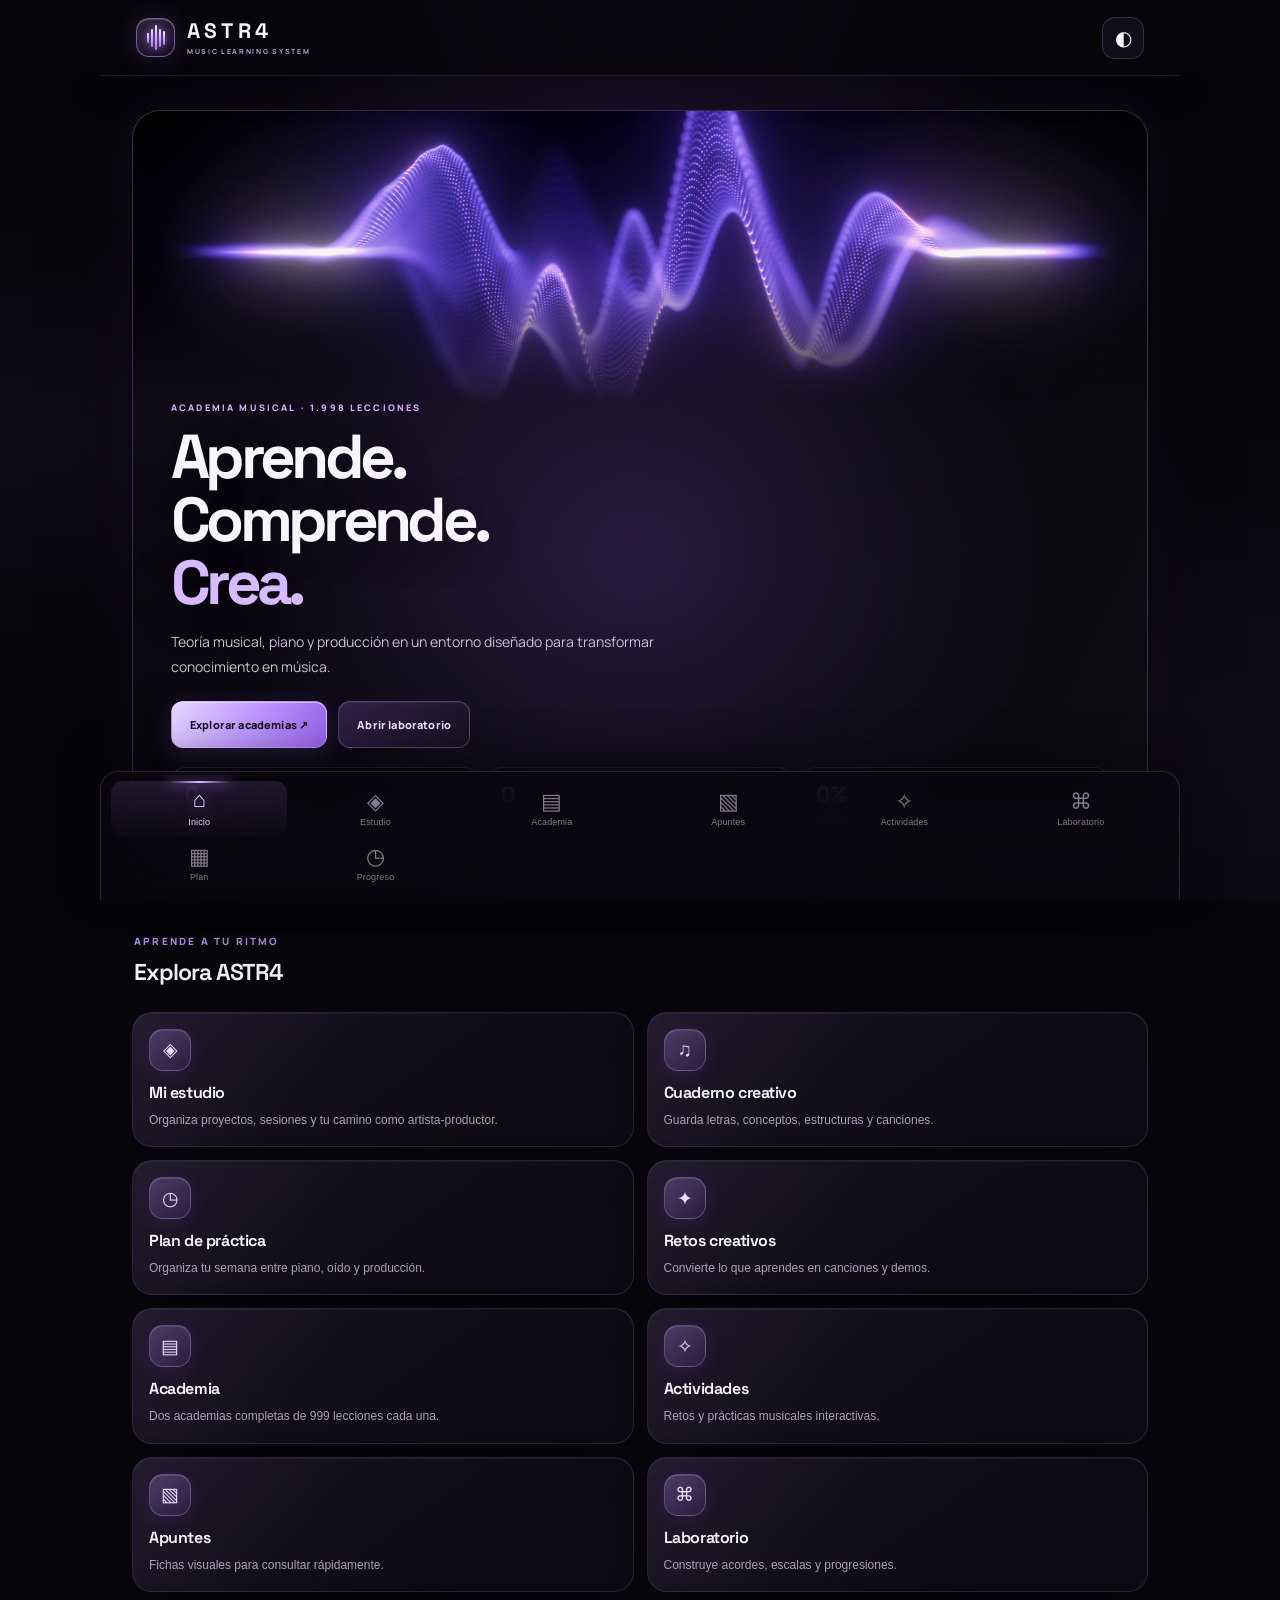
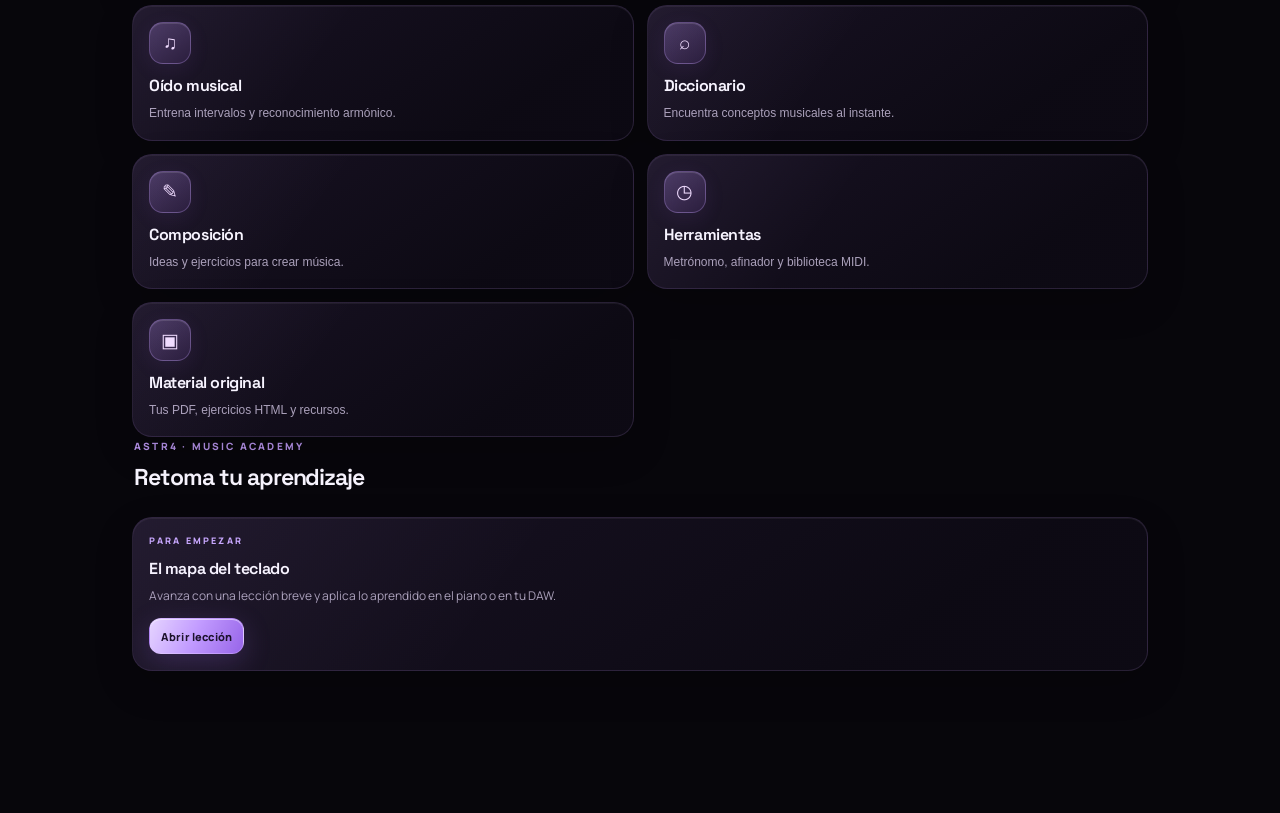
==== commit c1a69658: "Add files via upload" ====
--- a/index.html
+++ b/index.html
@@ -13,10 +13,10 @@
   <main id="view" tabindex="-1"></main>
   <nav class="bottom-nav" aria-label="Navegación principal">
     <button data-route="inicio" class="nav-item active"><span>⌂</span><small>Inicio</small></button>
-    <button data-route="academia" class="nav-item"><span>▤</span><small>Academia</small></button>
+    <button data-route="estudio" class="nav-item"><span>◈</span><small>Estudio</small></button><button data-route="academia" class="nav-item"><span>▤</span><small>Academia</small></button>
     <button data-route="apuntes" class="nav-item"><span>▧</span><small>Apuntes</small></button>
     <button data-route="actividades" class="nav-item"><span>✧</span><small>Actividades</small></button><button data-route="laboratorio" class="nav-item"><span>⌘</span><small>Laboratorio</small></button>
-    <button data-route="progreso" class="nav-item"><span>◷</span><small>Progreso</small></button>
+    <button data-route="planificador" class="nav-item"><span>▦</span><small>Plan</small></button><button data-route="progreso" class="nav-item"><span>◷</span><small>Progreso</small></button>
   </nav>
 </div>
 <div id="toast" class="toast" role="status" aria-live="polite"></div>
--- a/styles.css
+++ b/styles.css
@@ -163,3 +163,10 @@
 @media(max-width:850px){.studio-grid{grid-template-columns:1fr}.studio-grid aside{grid-template-columns:repeat(2,minmax(0,1fr))}.studio-grid aside section:last-child{grid-column:1/-1}}
 @media(max-width:620px){.studio-hero{padding:22px 18px}.studio-stats{gap:16px}.studio-stats b{font-size:20px}.studio-grid aside{grid-template-columns:1fr}.studio-grid aside section:last-child{grid-column:auto}.studio-panel{padding:16px}.studio-log{grid-template-columns:1fr 70px}.studio-log .btn{grid-column:1/-1;width:100%}}
 @media(prefers-reduced-motion:reduce){.studio-orb{animation:none}}
+
+
+/* ASTR4 MAJOR UPDATE · creative suite, planning and challenges */
+.upgrade-hero{position:relative;isolation:isolate;overflow:hidden;display:flex;align-items:center;min-height:230px;padding:clamp(24px,4vw,42px);margin:0 0 22px;border:1px solid #c39aef35;border-radius:25px;background:radial-gradient(ellipse at 85% 20%,#a46ce52b,transparent 42%),linear-gradient(130deg,#20152f,#0c0912 68%);box-shadow:0 22px 65px #0005,inset 0 1px #ffffff0b}
+.upgrade-hero h1{font:750 clamp(34px,6vw,56px)/.98 'Space Grotesk',system-ui;letter-spacing:-.065em;color:#f7efff;margin:14px 0}.upgrade-hero h1 em{font-style:normal;color:#c9a2ff;text-shadow:0 0 30px #b582ff44}.upgrade-hero p{max-width:610px;color:#b9aabe;font-size:13px;line-height:1.75}.upgrade-orbit{position:absolute;right:8%;top:12%;width:155px;height:155px;border:1px solid #c8a2f333;border-radius:50%;display:grid;place-items:center;color:#d6b8ff;font-size:54px;box-shadow:0 0 70px #a56be522,inset 0 0 45px #a56be511}.upgrade-orbit:before,.upgrade-orbit:after{content:'';position:absolute;inset:15px;border:1px solid #c8a2f322;border-radius:50%;transform:rotate(35deg) scaleX(1.45)}.upgrade-orbit:after{transform:rotate(-35deg) scaleX(1.45)}
+.upgrade-kpis{display:flex;gap:28px;margin-top:23px;padding-top:16px;border-top:1px solid #d0aff51c}.upgrade-kpis div{display:grid;gap:3px}.upgrade-kpis b{font:700 23px 'Space Grotesk';color:#eadcff}.upgrade-kpis small{font-size:9px;color:#998ba8}.upgrade-panel{padding:clamp(17px,3vw,25px);margin:0 0 18px;border:1px solid #be96f026;border-radius:20px;background:linear-gradient(145deg,#1a1325f2,#0c0911fa);box-shadow:inset 0 1px #ffffff08,0 15px 35px #0002}.upgrade-title{display:flex;justify-content:space-between;align-items:center;gap:12px;margin-bottom:18px}.upgrade-title h2{font:650 20px 'Space Grotesk';letter-spacing:-.035em;color:#f0e7fa;margin:5px 0}.upgrade-tag{display:inline-flex;padding:6px 9px;border:1px solid #bd96ee24;border-radius:9px;background:#aa78e21a;color:#d1b2f0;font-size:9px;font-weight:800;letter-spacing:.06em}.upgrade-form{display:grid;gap:13px}.upgrade-form label{display:grid;gap:6px;color:#bba8ce;font-size:10px;font-weight:800;letter-spacing:.06em;text-transform:uppercase}.upgrade-form input,.upgrade-form select,.upgrade-form textarea,.song-edit-row select{box-sizing:border-box;width:100%;min-width:0;padding:12px;border:1px solid #bf99ec33;border-radius:10px;background:#0a0710;color:#eee4fa;font:500 12px Manrope,system-ui;outline:none}.upgrade-form textarea{resize:vertical;line-height:1.6}.upgrade-form input:focus,.upgrade-form textarea:focus,.upgrade-form select:focus{border-color:#bd91f3;box-shadow:0 0 0 3px #b883f21f}.upgrade-two{display:grid;grid-template-columns:repeat(2,minmax(0,1fr));gap:12px}.song-card{padding:18px;margin:12px 0;border:1px solid #be96f026;border-radius:16px;background:linear-gradient(140deg,#1b1426,#0d0a12)}.song-card-head{display:flex;justify-content:space-between;align-items:flex-start;gap:12px}.song-card h3{font:650 18px 'Space Grotesk';color:#f0e7fa;margin:10px 0}.mini-danger{width:31px;height:31px;border:1px solid #e28c9c44;border-radius:9px;background:#9f34401c;color:#f0a9b5;font-size:20px;cursor:pointer}.song-meta{display:flex;flex-wrap:wrap;gap:6px;margin:10px 0}.song-meta span{padding:5px 8px;border-radius:7px;background:#aa78e21a;color:#cbb1e8;font-size:9px;font-weight:700}.song-card p,.song-line{color:#b2a4bf;font-size:11px;line-height:1.65;white-space:pre-wrap}.song-details{margin-top:10px;padding:10px;border:1px solid #c39aef22;border-radius:10px}.song-details summary{color:#d8c3ee;font-size:11px;font-weight:700;cursor:pointer}.song-details pre{white-space:pre-wrap;overflow-wrap:anywhere;color:#c5b7d2;font:11px/1.7 Manrope,system-ui}.song-edit-row{display:flex;align-items:center;justify-content:space-between;gap:12px;margin-top:13px}.song-edit-row label{display:flex;align-items:center;gap:8px;color:#a99ab6;font-size:10px}.song-edit-row select{width:auto;padding:7px 9px}.song-edit-row small{color:#8f829a;font-size:9px}.upgrade-empty{padding:28px;text-align:center;border:1px dashed #c299f044;border-radius:14px}.upgrade-empty b{color:#eadcf6}.upgrade-empty p{color:#a698b4;font-size:11px;line-height:1.6}.upgrade-progress{height:6px;margin-top:17px;border-radius:99px;background:#ffffff12;overflow:hidden}.upgrade-progress i{display:block;height:100%;border-radius:99px;background:linear-gradient(90deg,#8d5bc5,#d8b6ff);box-shadow:0 0 16px #b985ff66}.planner-tip{display:flex;flex-direction:column;gap:5px;padding:16px 18px;margin-bottom:18px;border-left:2px solid #bb91ef;border-radius:0 12px 12px 0;background:#a879e210}.planner-tip b{font-size:12px;color:#eadcf6}.planner-tip span{font-size:11px;color:#a99ab6;line-height:1.6}.week-grid{display:grid;grid-template-columns:repeat(2,minmax(0,1fr));gap:13px;margin-bottom:20px}.week-day{padding:16px;border:1px solid #be96f026;border-radius:16px;background:linear-gradient(145deg,#1a1325f2,#0c0911fa)}.week-day-head{display:flex;justify-content:space-between;align-items:center;margin-bottom:7px}.week-day-head h3{margin:0;color:#eee3f8;font:650 15px 'Space Grotesk'}.week-day-head span{color:#c9a2ff;font-size:10px;font-weight:800}.plan-task{display:flex;align-items:center;gap:10px;padding:10px 0;border-bottom:1px solid #c299f01a;cursor:pointer}.plan-task:last-child{border-bottom:0}.plan-task input,.challenge-item input{position:absolute;opacity:0}.plan-check{width:19px;height:19px;flex:none;border:1px solid #bf99ec66;border-radius:6px;background:#0d0914}.plan-task input:checked+.plan-check{background:linear-gradient(145deg,#d4b3ff,#9863d2)}.plan-task input:checked+.plan-check:after{content:'✓';display:grid;place-items:center;color:#1b1025;font-size:12px;font-weight:900}.plan-task span:last-child{display:grid;gap:3px}.plan-task b{font-size:10px;color:#e6d9f1}.plan-task small{font-size:9px;color:#9587a2}.session-steps{display:grid;grid-template-columns:repeat(2,minmax(0,1fr));gap:14px}.session-steps>div{display:flex;gap:10px;align-items:flex-start}.session-steps i{width:28px;height:28px;flex:none;display:grid;place-items:center;border-radius:9px;background:#b17fee24;color:#d3b2fa;font:700 10px 'Space Grotesk';font-style:normal}.session-steps span{display:grid;gap:4px}.session-steps b{font-size:11px;color:#e8dcf4}.session-steps small{font-size:10px;color:#988ba5;line-height:1.5}.challenge-list{display:grid;gap:10px;margin-bottom:20px}.challenge-item{display:flex;align-items:center;gap:13px;padding:16px;border:1px solid #be96f026;border-radius:15px;background:linear-gradient(145deg,#1a1325f2,#0c0911fa);cursor:pointer;transition:.2s}.challenge-item.is-done{border-color:#a77cda66;background:linear-gradient(145deg,#261a35,#100c18)}.challenge-number{width:33px;height:33px;flex:none;display:grid;place-items:center;border-radius:10px;background:#a879e21c;color:#d4b5f5;font:700 11px 'Space Grotesk'}.challenge-copy{display:grid;gap:4px;flex:1}.challenge-copy b{font-size:12px;color:#eee3f8}.challenge-copy small{font-size:10px;color:#a99ab6;line-height:1.5}.challenge-state{font-size:18px;color:#caa7f4}.challenge-item.is-done .challenge-state{color:#b9e6c6}
+@media(max-width:700px){.upgrade-orbit{width:95px;height:95px;right:5%;top:10%;font-size:34px;opacity:.55}.upgrade-hero{min-height:0}.upgrade-kpis{gap:16px}.upgrade-kpis b{font-size:19px}.week-grid{grid-template-columns:1fr}.upgrade-two{grid-template-columns:1fr}.session-steps{grid-template-columns:1fr}.song-edit-row{align-items:flex-start;flex-direction:column}.bottom-nav{overflow-x:auto;justify-content:flex-start;scrollbar-width:none}.bottom-nav::-webkit-scrollbar{display:none}.bottom-nav .nav-item{min-width:62px;flex:1 0 62px}}
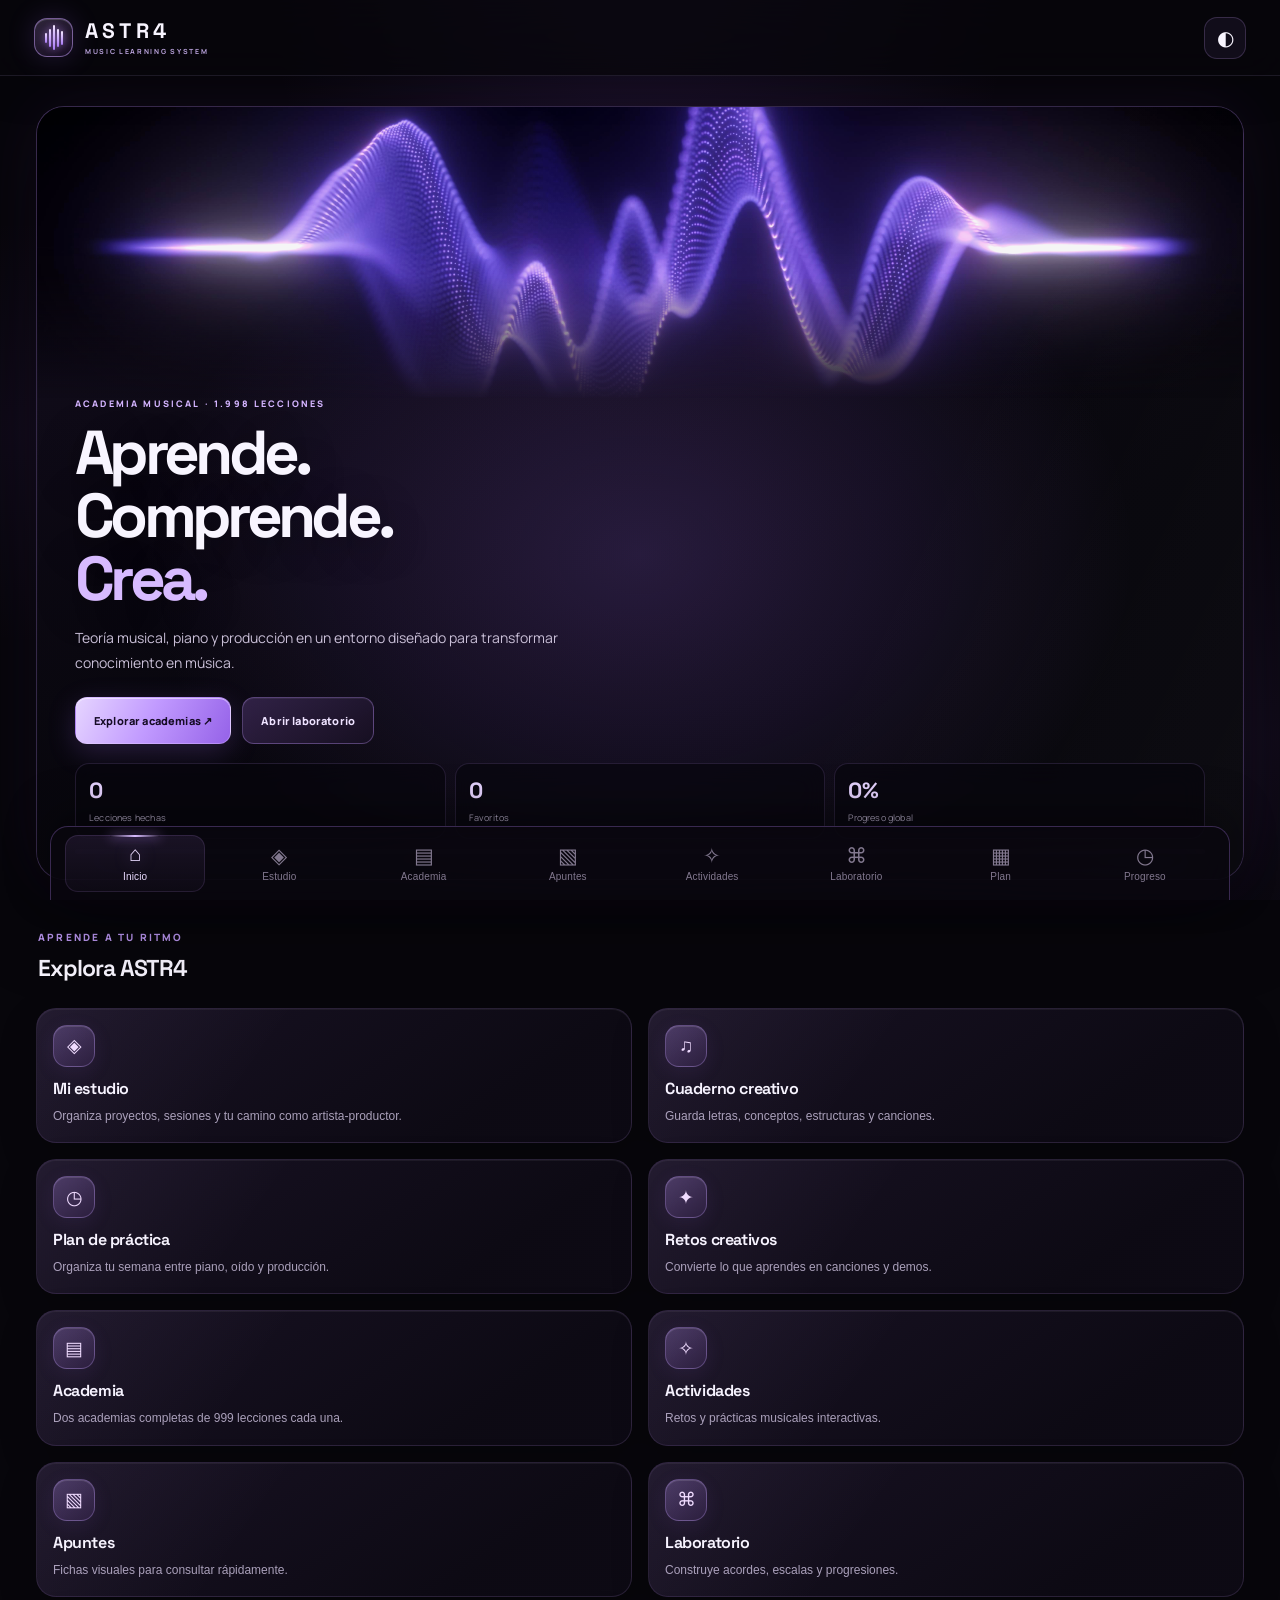
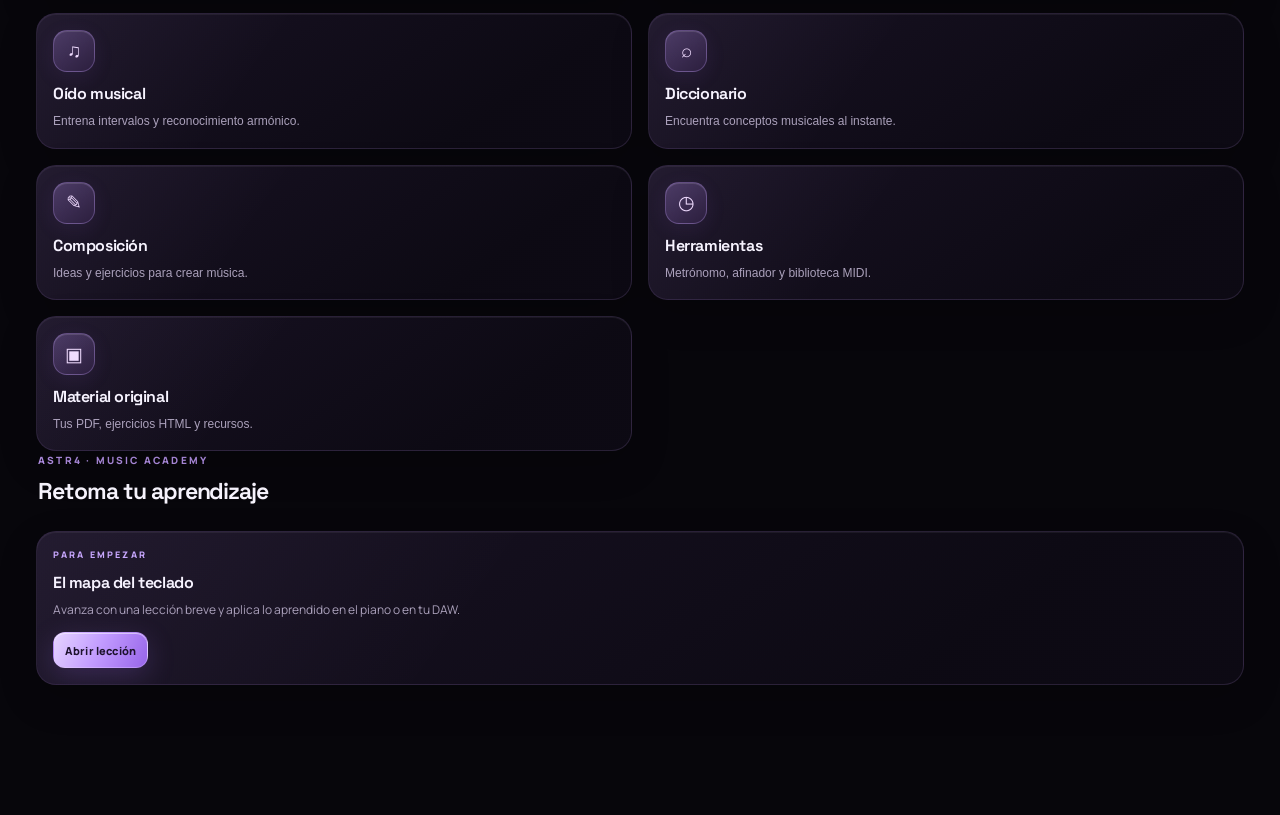
==== commit bae1444f: "Add files via upload" ====
--- a/index.html
+++ b/index.html
@@ -11,7 +11,7 @@
 <div class="app-shell">
   <header class="topbar"><a class="brand" href="#inicio" aria-label="ASTR4 inicio"><span class="brand-mark" aria-hidden="true"><i></i><i></i><i></i><i></i><i></i></span><span class="brand-word">ASTR4<small>MUSIC LEARNING SYSTEM</small></span></a><button class="icon-btn" id="themeBtn" aria-label="Cambiar tema" title="Cambiar tema">◐</button></header>
   <main id="view" tabindex="-1"></main>
-  <nav class="bottom-nav" aria-label="Navegación principal">
+  <nav class="bottom-nav" aria-label="Navegación principal" tabindex="0">
     <button data-route="inicio" class="nav-item active"><span>⌂</span><small>Inicio</small></button>
     <button data-route="estudio" class="nav-item"><span>◈</span><small>Estudio</small></button><button data-route="academia" class="nav-item"><span>▤</span><small>Academia</small></button>
     <button data-route="apuntes" class="nav-item"><span>▧</span><small>Apuntes</small></button>
--- a/styles.css
+++ b/styles.css
@@ -170,3 +170,82 @@
 .upgrade-hero h1{font:750 clamp(34px,6vw,56px)/.98 'Space Grotesk',system-ui;letter-spacing:-.065em;color:#f7efff;margin:14px 0}.upgrade-hero h1 em{font-style:normal;color:#c9a2ff;text-shadow:0 0 30px #b582ff44}.upgrade-hero p{max-width:610px;color:#b9aabe;font-size:13px;line-height:1.75}.upgrade-orbit{position:absolute;right:8%;top:12%;width:155px;height:155px;border:1px solid #c8a2f333;border-radius:50%;display:grid;place-items:center;color:#d6b8ff;font-size:54px;box-shadow:0 0 70px #a56be522,inset 0 0 45px #a56be511}.upgrade-orbit:before,.upgrade-orbit:after{content:'';position:absolute;inset:15px;border:1px solid #c8a2f322;border-radius:50%;transform:rotate(35deg) scaleX(1.45)}.upgrade-orbit:after{transform:rotate(-35deg) scaleX(1.45)}
 .upgrade-kpis{display:flex;gap:28px;margin-top:23px;padding-top:16px;border-top:1px solid #d0aff51c}.upgrade-kpis div{display:grid;gap:3px}.upgrade-kpis b{font:700 23px 'Space Grotesk';color:#eadcff}.upgrade-kpis small{font-size:9px;color:#998ba8}.upgrade-panel{padding:clamp(17px,3vw,25px);margin:0 0 18px;border:1px solid #be96f026;border-radius:20px;background:linear-gradient(145deg,#1a1325f2,#0c0911fa);box-shadow:inset 0 1px #ffffff08,0 15px 35px #0002}.upgrade-title{display:flex;justify-content:space-between;align-items:center;gap:12px;margin-bottom:18px}.upgrade-title h2{font:650 20px 'Space Grotesk';letter-spacing:-.035em;color:#f0e7fa;margin:5px 0}.upgrade-tag{display:inline-flex;padding:6px 9px;border:1px solid #bd96ee24;border-radius:9px;background:#aa78e21a;color:#d1b2f0;font-size:9px;font-weight:800;letter-spacing:.06em}.upgrade-form{display:grid;gap:13px}.upgrade-form label{display:grid;gap:6px;color:#bba8ce;font-size:10px;font-weight:800;letter-spacing:.06em;text-transform:uppercase}.upgrade-form input,.upgrade-form select,.upgrade-form textarea,.song-edit-row select{box-sizing:border-box;width:100%;min-width:0;padding:12px;border:1px solid #bf99ec33;border-radius:10px;background:#0a0710;color:#eee4fa;font:500 12px Manrope,system-ui;outline:none}.upgrade-form textarea{resize:vertical;line-height:1.6}.upgrade-form input:focus,.upgrade-form textarea:focus,.upgrade-form select:focus{border-color:#bd91f3;box-shadow:0 0 0 3px #b883f21f}.upgrade-two{display:grid;grid-template-columns:repeat(2,minmax(0,1fr));gap:12px}.song-card{padding:18px;margin:12px 0;border:1px solid #be96f026;border-radius:16px;background:linear-gradient(140deg,#1b1426,#0d0a12)}.song-card-head{display:flex;justify-content:space-between;align-items:flex-start;gap:12px}.song-card h3{font:650 18px 'Space Grotesk';color:#f0e7fa;margin:10px 0}.mini-danger{width:31px;height:31px;border:1px solid #e28c9c44;border-radius:9px;background:#9f34401c;color:#f0a9b5;font-size:20px;cursor:pointer}.song-meta{display:flex;flex-wrap:wrap;gap:6px;margin:10px 0}.song-meta span{padding:5px 8px;border-radius:7px;background:#aa78e21a;color:#cbb1e8;font-size:9px;font-weight:700}.song-card p,.song-line{color:#b2a4bf;font-size:11px;line-height:1.65;white-space:pre-wrap}.song-details{margin-top:10px;padding:10px;border:1px solid #c39aef22;border-radius:10px}.song-details summary{color:#d8c3ee;font-size:11px;font-weight:700;cursor:pointer}.song-details pre{white-space:pre-wrap;overflow-wrap:anywhere;color:#c5b7d2;font:11px/1.7 Manrope,system-ui}.song-edit-row{display:flex;align-items:center;justify-content:space-between;gap:12px;margin-top:13px}.song-edit-row label{display:flex;align-items:center;gap:8px;color:#a99ab6;font-size:10px}.song-edit-row select{width:auto;padding:7px 9px}.song-edit-row small{color:#8f829a;font-size:9px}.upgrade-empty{padding:28px;text-align:center;border:1px dashed #c299f044;border-radius:14px}.upgrade-empty b{color:#eadcf6}.upgrade-empty p{color:#a698b4;font-size:11px;line-height:1.6}.upgrade-progress{height:6px;margin-top:17px;border-radius:99px;background:#ffffff12;overflow:hidden}.upgrade-progress i{display:block;height:100%;border-radius:99px;background:linear-gradient(90deg,#8d5bc5,#d8b6ff);box-shadow:0 0 16px #b985ff66}.planner-tip{display:flex;flex-direction:column;gap:5px;padding:16px 18px;margin-bottom:18px;border-left:2px solid #bb91ef;border-radius:0 12px 12px 0;background:#a879e210}.planner-tip b{font-size:12px;color:#eadcf6}.planner-tip span{font-size:11px;color:#a99ab6;line-height:1.6}.week-grid{display:grid;grid-template-columns:repeat(2,minmax(0,1fr));gap:13px;margin-bottom:20px}.week-day{padding:16px;border:1px solid #be96f026;border-radius:16px;background:linear-gradient(145deg,#1a1325f2,#0c0911fa)}.week-day-head{display:flex;justify-content:space-between;align-items:center;margin-bottom:7px}.week-day-head h3{margin:0;color:#eee3f8;font:650 15px 'Space Grotesk'}.week-day-head span{color:#c9a2ff;font-size:10px;font-weight:800}.plan-task{display:flex;align-items:center;gap:10px;padding:10px 0;border-bottom:1px solid #c299f01a;cursor:pointer}.plan-task:last-child{border-bottom:0}.plan-task input,.challenge-item input{position:absolute;opacity:0}.plan-check{width:19px;height:19px;flex:none;border:1px solid #bf99ec66;border-radius:6px;background:#0d0914}.plan-task input:checked+.plan-check{background:linear-gradient(145deg,#d4b3ff,#9863d2)}.plan-task input:checked+.plan-check:after{content:'✓';display:grid;place-items:center;color:#1b1025;font-size:12px;font-weight:900}.plan-task span:last-child{display:grid;gap:3px}.plan-task b{font-size:10px;color:#e6d9f1}.plan-task small{font-size:9px;color:#9587a2}.session-steps{display:grid;grid-template-columns:repeat(2,minmax(0,1fr));gap:14px}.session-steps>div{display:flex;gap:10px;align-items:flex-start}.session-steps i{width:28px;height:28px;flex:none;display:grid;place-items:center;border-radius:9px;background:#b17fee24;color:#d3b2fa;font:700 10px 'Space Grotesk';font-style:normal}.session-steps span{display:grid;gap:4px}.session-steps b{font-size:11px;color:#e8dcf4}.session-steps small{font-size:10px;color:#988ba5;line-height:1.5}.challenge-list{display:grid;gap:10px;margin-bottom:20px}.challenge-item{display:flex;align-items:center;gap:13px;padding:16px;border:1px solid #be96f026;border-radius:15px;background:linear-gradient(145deg,#1a1325f2,#0c0911fa);cursor:pointer;transition:.2s}.challenge-item.is-done{border-color:#a77cda66;background:linear-gradient(145deg,#261a35,#100c18)}.challenge-number{width:33px;height:33px;flex:none;display:grid;place-items:center;border-radius:10px;background:#a879e21c;color:#d4b5f5;font:700 11px 'Space Grotesk'}.challenge-copy{display:grid;gap:4px;flex:1}.challenge-copy b{font-size:12px;color:#eee3f8}.challenge-copy small{font-size:10px;color:#a99ab6;line-height:1.5}.challenge-state{font-size:18px;color:#caa7f4}.challenge-item.is-done .challenge-state{color:#b9e6c6}
 @media(max-width:700px){.upgrade-orbit{width:95px;height:95px;right:5%;top:10%;font-size:34px;opacity:.55}.upgrade-hero{min-height:0}.upgrade-kpis{gap:16px}.upgrade-kpis b{font-size:19px}.week-grid{grid-template-columns:1fr}.upgrade-two{grid-template-columns:1fr}.session-steps{grid-template-columns:1fr}.song-edit-row{align-items:flex-start;flex-direction:column}.bottom-nav{overflow-x:auto;justify-content:flex-start;scrollbar-width:none}.bottom-nav::-webkit-scrollbar{display:none}.bottom-nav .nav-item{min-width:62px;flex:1 0 62px}}
+
+/* ASTR4 v9 · Production room */
+.production-layout{display:grid;grid-template-columns:minmax(0,1.45fr) minmax(250px,.85fr);gap:14px;align-items:start}.production-layout main,.production-layout aside{display:grid;gap:14px;min-width:0}.production-stage{border:1px solid rgba(193,155,243,.17);border-radius:15px;background:rgba(10,8,16,.52);margin-top:9px;overflow:hidden}.production-stage summary{list-style:none;display:flex;align-items:center;justify-content:space-between;gap:12px;padding:14px;cursor:pointer}.production-stage summary::-webkit-details-marker{display:none}.production-stage summary span{display:grid;gap:4px}.production-stage summary b{font-size:13px}.production-stage summary small{font-size:10px;color:var(--muted)}.production-stage summary i{font-style:normal;font-size:10px;font-weight:800;color:#dfcaff;border:1px solid #63478a;border-radius:30px;padding:6px 9px}.production-checks{padding:0 13px 12px;display:grid;gap:7px}.production-check{display:flex;align-items:flex-start;gap:10px;padding:10px;border-radius:11px;background:rgba(255,255,255,.025);font-size:11px;line-height:1.5;color:#d9d0e5}.production-check input,.chain-item input{accent-color:#b98aff;width:16px;height:16px;flex:none;margin:1px 0 0}.chain-list{display:grid;gap:8px}.chain-item{display:flex;gap:11px;align-items:flex-start;padding:12px;border:1px solid rgba(193,155,243,.13);border-radius:13px;background:rgba(8,6,13,.45)}.chain-item>span:nth-of-type(2){display:grid;gap:4px}.chain-item b{font-size:12px}.chain-item small{font-size:10px;line-height:1.5;color:var(--muted)}.chain-num{font:700 11px 'Space Grotesk';color:#c9a2ff;padding-top:2px}.delivery-spec{display:grid;gap:4px;padding:12px 0;border-bottom:1px solid rgba(193,155,243,.13)}.delivery-spec b{font-size:12px}.delivery-spec span{font-size:10px;color:var(--muted);line-height:1.55}.production-note{padding:13px 0;border-top:1px solid rgba(193,155,243,.13)}.production-note>div{display:flex;justify-content:space-between;gap:10px;align-items:center}.production-note b{font-size:12px}.production-note small{font-size:9px;color:var(--muted)}.production-note p{font-size:11px;line-height:1.6;color:#d7cde3;margin:8px 0}.studio-actions{flex-wrap:wrap}
+@media(max-width:680px){.production-layout{grid-template-columns:1fr}.production-layout aside{grid-template-columns:1fr}.production-stage summary{padding:12px}.production-check{font-size:10px}.production-layout .upgrade-panel{padding:15px}}
+
+
+/* ASTR4 v10 — responsive navigation + desktop/iPhone layout */
+:root{--astr4-nav-height:74px}
+html,body{width:100%;max-width:100%;overflow-x:hidden}
+body{overscroll-behavior-x:none}
+.app-shell{width:100%;max-width:1180px;margin-inline:auto;padding-bottom:calc(var(--astr4-nav-height) + var(--safe-bottom) + 18px)}
+#view{width:100%;min-width:0}
+.bottom-nav{
+  left:50%;right:auto;bottom:0;transform:translateX(-50%);
+  width:min(100%,1180px);max-width:1180px;
+  display:grid;grid-template-columns:repeat(8,minmax(0,1fr));
+  gap:4px;padding:8px 14px calc(8px + var(--safe-bottom));
+  min-height:calc(var(--astr4-nav-height) + var(--safe-bottom));
+  overflow-x:visible;overflow-y:hidden;overscroll-behavior-x:contain;
+  scrollbar-width:thin;scrollbar-color:#76549a #100b18;
+  -webkit-overflow-scrolling:touch;touch-action:pan-x;
+}
+.nav-item{flex:initial;min-width:0;width:100%;min-height:54px;border-radius:13px;gap:4px;padding:6px 5px;white-space:nowrap;}
+.nav-item span{font-size:21px;line-height:22px}
+.nav-item small{font-size:10px;line-height:1.2;white-space:nowrap}
+.nav-item.active{background:linear-gradient(180deg,#a879e21c,#a879e208);box-shadow:inset 0 0 0 1px #bd96ee24}
+.nav-item:focus-visible,.bottom-nav:focus-visible{outline:2px solid #c9a2ff;outline-offset:-3px}
+.topbar{padding-inline:clamp(16px,3vw,34px)}
+main{padding:clamp(18px,3vw,34px) clamp(15px,3vw,30px) 38px}
+
+/* Tablet and phone: the bar becomes a true touch-scroll rail. */
+@media(max-width:760px){
+  :root{--astr4-nav-height:68px}
+  .app-shell{max-width:100%;padding-bottom:calc(var(--astr4-nav-height) + var(--safe-bottom) + 14px)}
+  .bottom-nav{
+    width:100%;max-width:none;left:0;right:0;transform:none;
+    display:flex;align-items:stretch;justify-content:flex-start;
+    gap:5px;padding:6px 10px calc(6px + var(--safe-bottom));
+    overflow-x:auto;overflow-y:hidden;scroll-snap-type:x proximity;
+    scroll-padding-inline:10px;scrollbar-width:none;
+    -webkit-overflow-scrolling:touch;touch-action:pan-x;
+  }
+  .bottom-nav::-webkit-scrollbar{display:none}
+  .bottom-nav .nav-item{
+    flex:0 0 76px;width:76px;min-width:76px;min-height:54px;
+    scroll-snap-align:center;border-radius:12px;padding:5px 3px;
+  }
+  .nav-item span{font-size:20px;line-height:21px}
+  .nav-item small{font-size:9px}
+  .topbar{height:62px;padding-inline:15px}
+  main{padding:18px 14px 28px}
+  .grid,.activity-grid{grid-template-columns:repeat(2,minmax(0,1fr))}
+}
+@media(max-width:390px){
+  .bottom-nav{gap:3px;padding-inline:7px}
+  .bottom-nav .nav-item{flex-basis:70px;width:70px;min-width:70px}
+  main{padding-inline:12px}
+  .topbar{padding-inline:12px}
+  .brand{gap:8px;font-size:19px}
+  .brand-mark{width:35px;height:35px}
+  .grid,.activity-grid,.notes-grid{grid-template-columns:1fr}
+  .stat-row{grid-template-columns:repeat(3,minmax(0,1fr))}
+}
+
+/* Desktop: use the full canvas and show all navigation destinations at once. */
+@media(min-width:761px){
+  .app-shell{max-width:1180px}
+  .bottom-nav{border:1px solid #392950;border-bottom:0;border-radius:18px 18px 0 0;}
+  .nav-item{max-width:150px;justify-self:stretch}
+  .nav-item:hover{background:#ffffff08;color:#e5d4fa}
+  main{padding-top:30px}
+  .grid,.activity-grid,.notes-grid{gap:16px}
+}
+@media(min-width:1100px){
+  .app-shell{max-width:1280px}
+  .bottom-nav{max-width:1280px}
+  main{padding-inline:36px}
+}
+@media(prefers-reduced-motion:reduce){.bottom-nav{scroll-behavior:auto}}
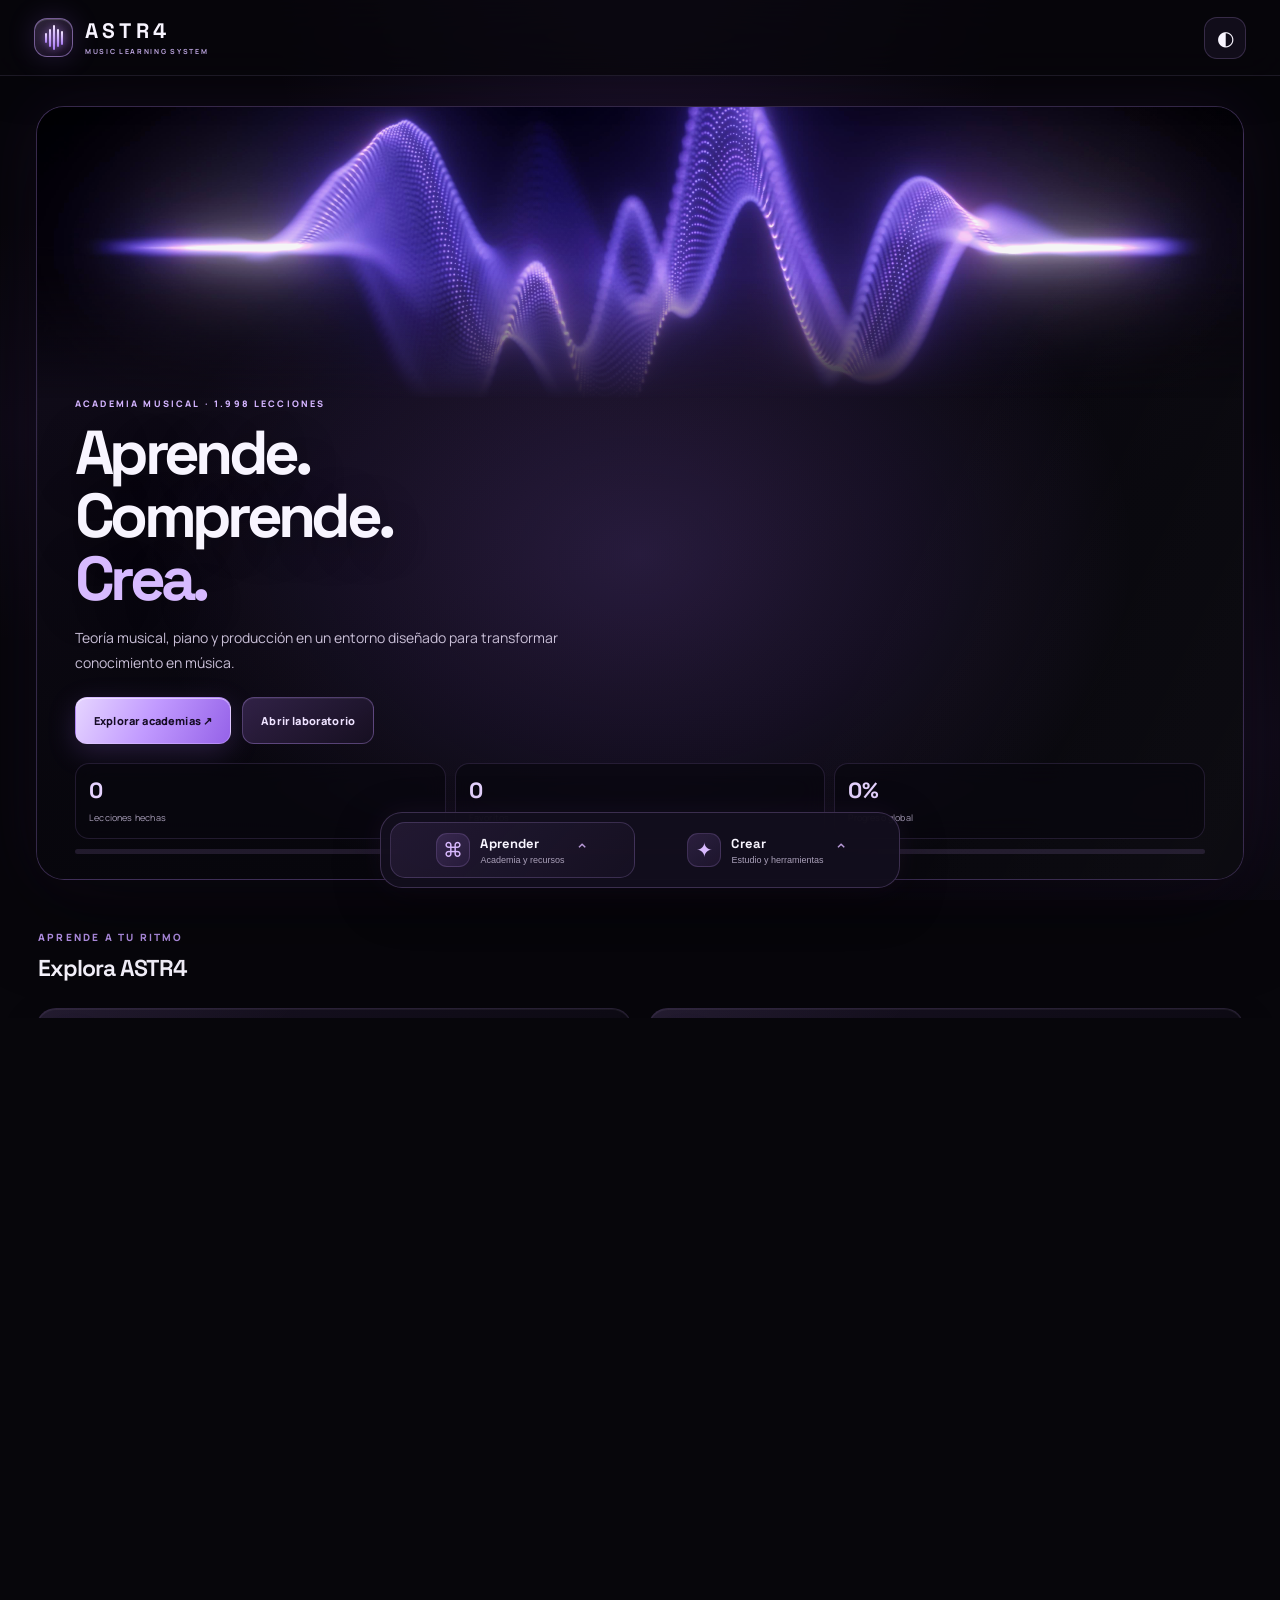
==== commit adbed431: "Add files via upload" ====
--- a/index.html
+++ b/index.html
@@ -11,12 +11,25 @@
 <div class="app-shell">
   <header class="topbar"><a class="brand" href="#inicio" aria-label="ASTR4 inicio"><span class="brand-mark" aria-hidden="true"><i></i><i></i><i></i><i></i><i></i></span><span class="brand-word">ASTR4<small>MUSIC LEARNING SYSTEM</small></span></a><button class="icon-btn" id="themeBtn" aria-label="Cambiar tema" title="Cambiar tema">◐</button></header>
   <main id="view" tabindex="-1"></main>
-  <nav class="bottom-nav" aria-label="Navegación principal" tabindex="0">
-    <button data-route="inicio" class="nav-item active"><span>⌂</span><small>Inicio</small></button>
-    <button data-route="estudio" class="nav-item"><span>◈</span><small>Estudio</small></button><button data-route="academia" class="nav-item"><span>▤</span><small>Academia</small></button>
-    <button data-route="apuntes" class="nav-item"><span>▧</span><small>Apuntes</small></button>
-    <button data-route="actividades" class="nav-item"><span>✧</span><small>Actividades</small></button><button data-route="laboratorio" class="nav-item"><span>⌘</span><small>Laboratorio</small></button>
-    <button data-route="planificador" class="nav-item"><span>▦</span><small>Plan</small></button><button data-route="progreso" class="nav-item"><span>◷</span><small>Progreso</small></button>
+  <nav class="bottom-nav duo-nav" aria-label="Navegación principal">
+    <div class="nav-group" data-nav-group="learn">
+      <button class="nav-group-trigger" type="button" aria-expanded="false" aria-controls="learn-menu" data-menu-toggle="learn"><span class="nav-group-icon" aria-hidden="true">⌘</span><span><strong>Aprender</strong><small>Academia y recursos</small></span><span class="nav-chevron" aria-hidden="true">⌃</span></button>
+      <div class="nav-menu" id="learn-menu" role="group" aria-label="Secciones para aprender">
+        <button class="nav-destination" type="button" data-route="inicio"><span>⌂</span>Inicio</button>
+        <button class="nav-destination" type="button" data-route="academia"><span>▤</span>Academia</button>
+        <button class="nav-destination" type="button" data-route="apuntes"><span>▧</span>Apuntes</button>
+        <button class="nav-destination" type="button" data-route="actividades"><span>✧</span>Actividades</button>
+        <button class="nav-destination" type="button" data-route="progreso"><span>◷</span>Progreso</button>
+      </div>
+    </div>
+    <div class="nav-group" data-nav-group="create">
+      <button class="nav-group-trigger" type="button" aria-expanded="false" aria-controls="create-menu" data-menu-toggle="create"><span class="nav-group-icon" aria-hidden="true">✦</span><span><strong>Crear</strong><small>Estudio y herramientas</small></span><span class="nav-chevron" aria-hidden="true">⌃</span></button>
+      <div class="nav-menu" id="create-menu" role="group" aria-label="Secciones para crear">
+        <button class="nav-destination" type="button" data-route="estudio"><span>◈</span>Mi estudio</button>
+        <button class="nav-destination" type="button" data-route="laboratorio"><span>⌘</span>Laboratorio</button>
+        <button class="nav-destination" type="button" data-route="planificador"><span>▦</span>Planificador</button>
+      </div>
+    </div>
   </nav>
 </div>
 <div id="toast" class="toast" role="status" aria-live="polite"></div>
--- a/styles.css
+++ b/styles.css
@@ -249,3 +249,31 @@
   main{padding-inline:36px}
 }
 @media(prefers-reduced-motion:reduce){.bottom-nav{scroll-behavior:auto}}
+
+
+/* ASTR4 v11 — navegación doble, limpia y adaptable */
+:root{--astr4-duo-height:78px}
+.app-shell{padding-bottom:calc(var(--astr4-duo-height) + var(--safe-bottom) + 26px)}
+.bottom-nav.duo-nav{position:fixed;z-index:1000;left:50%;right:auto;bottom:calc(12px + var(--safe-bottom));transform:translateX(-50%);width:min( min(520px, calc(100% - 32px)), 520px);max-width:520px;min-height:0;height:auto;display:grid;grid-template-columns:repeat(2,minmax(0,1fr));gap:10px;padding:9px;border:1px solid rgba(190,151,239,.24);border-radius:22px;background:rgba(19,14,29,.94);box-shadow:0 14px 45px rgba(0,0,0,.38),0 0 28px rgba(154,105,214,.09);backdrop-filter:blur(22px);-webkit-backdrop-filter:blur(22px);overflow:visible}
+.nav-group{position:relative;min-width:0}
+.nav-group-trigger{width:100%;min-height:56px;display:flex;align-items:center;justify-content:center;gap:10px;padding:8px 12px;border:1px solid transparent;border-radius:15px;background:transparent;color:var(--text);cursor:pointer;text-align:left;transition:background .2s,border-color .2s,transform .2s}
+.nav-group-trigger>span:nth-child(2){display:grid;gap:3px;min-width:0}
+.nav-group-trigger strong{font:700 13px 'Space Grotesk',sans-serif;letter-spacing:.01em}
+.nav-group-trigger small{font-size:9px;color:var(--muted);white-space:nowrap}
+.nav-group-icon{display:grid;place-items:center;flex:none;width:34px;height:34px;border-radius:11px;background:linear-gradient(145deg,#a879e22c,#8b5bc51a);border:1px solid #bd96ee30;color:#d9baff;font-size:20px}
+.nav-chevron{font-size:17px;color:#b99ad9;transition:transform .2s}
+.nav-group.active>.nav-group-trigger,.nav-group.open>.nav-group-trigger{background:linear-gradient(135deg,#a879e21c,#a879e208);border-color:#bd96ee36}
+.nav-group.open .nav-chevron{transform:rotate(180deg)}
+.nav-group-trigger:focus-visible,.nav-destination:focus-visible{outline:2px solid #c9a2ff;outline-offset:2px}
+.nav-menu{position:absolute;bottom:calc(100% + 13px);left:0;width:100%;min-width:205px;display:grid;gap:4px;padding:8px;border:1px solid rgba(190,151,239,.25);border-radius:17px;background:rgba(22,16,33,.98);box-shadow:0 16px 42px rgba(0,0,0,.42);backdrop-filter:blur(22px);-webkit-backdrop-filter:blur(22px);opacity:0;visibility:hidden;transform:translateY(8px) scale(.98);transform-origin:bottom center;transition:opacity .18s,transform .18s,visibility .18s}
+.nav-group:last-child .nav-menu{left:auto;right:0}
+.nav-group.open .nav-menu{opacity:1;visibility:visible;transform:translateY(0) scale(1)}
+.nav-destination{display:flex;align-items:center;gap:11px;width:100%;min-height:42px;padding:9px 11px;border:0;border-radius:11px;background:transparent;color:var(--text);font:500 12px inherit;text-align:left;cursor:pointer;transition:background .15s,color .15s}
+.nav-destination>span{width:23px;text-align:center;color:#c9a2ff;font-size:17px}
+.nav-destination:hover,.nav-destination.current{background:#a879e21c;color:#e5d4fa}
+.nav-destination.current{box-shadow:inset 0 0 0 1px #bd96ee24}
+body.light-mode .bottom-nav.duo-nav{background:rgba(250,247,255,.96);border-color:rgba(116,77,157,.22);box-shadow:0 12px 38px rgba(49,30,68,.16)}
+body.light-mode .nav-menu{background:rgba(250,247,255,.99);border-color:rgba(116,77,157,.22);box-shadow:0 16px 42px rgba(49,30,68,.2)}
+@media(max-width:600px){:root{--astr4-duo-height:74px}.bottom-nav.duo-nav{width:calc(100% - 24px);bottom:calc(8px + var(--safe-bottom));gap:7px;padding:7px;border-radius:19px}.nav-group-trigger{min-height:54px;gap:8px;padding:7px 8px}.nav-group-icon{width:31px;height:31px;font-size:18px}.nav-group-trigger strong{font-size:12px}.nav-group-trigger small{font-size:8px}.nav-menu{min-width:0;width:calc(100vw - 38px);max-width:245px}.nav-group:last-child .nav-menu{right:0;left:auto}.app-shell{padding-bottom:calc(var(--astr4-duo-height) + var(--safe-bottom) + 22px)}}
+@media(max-width:360px){.nav-group-trigger{gap:6px;padding-inline:5px}.nav-group-trigger small{font-size:7px}}
+@media(prefers-reduced-motion:reduce){.nav-group-trigger,.nav-chevron,.nav-menu{transition:none}}
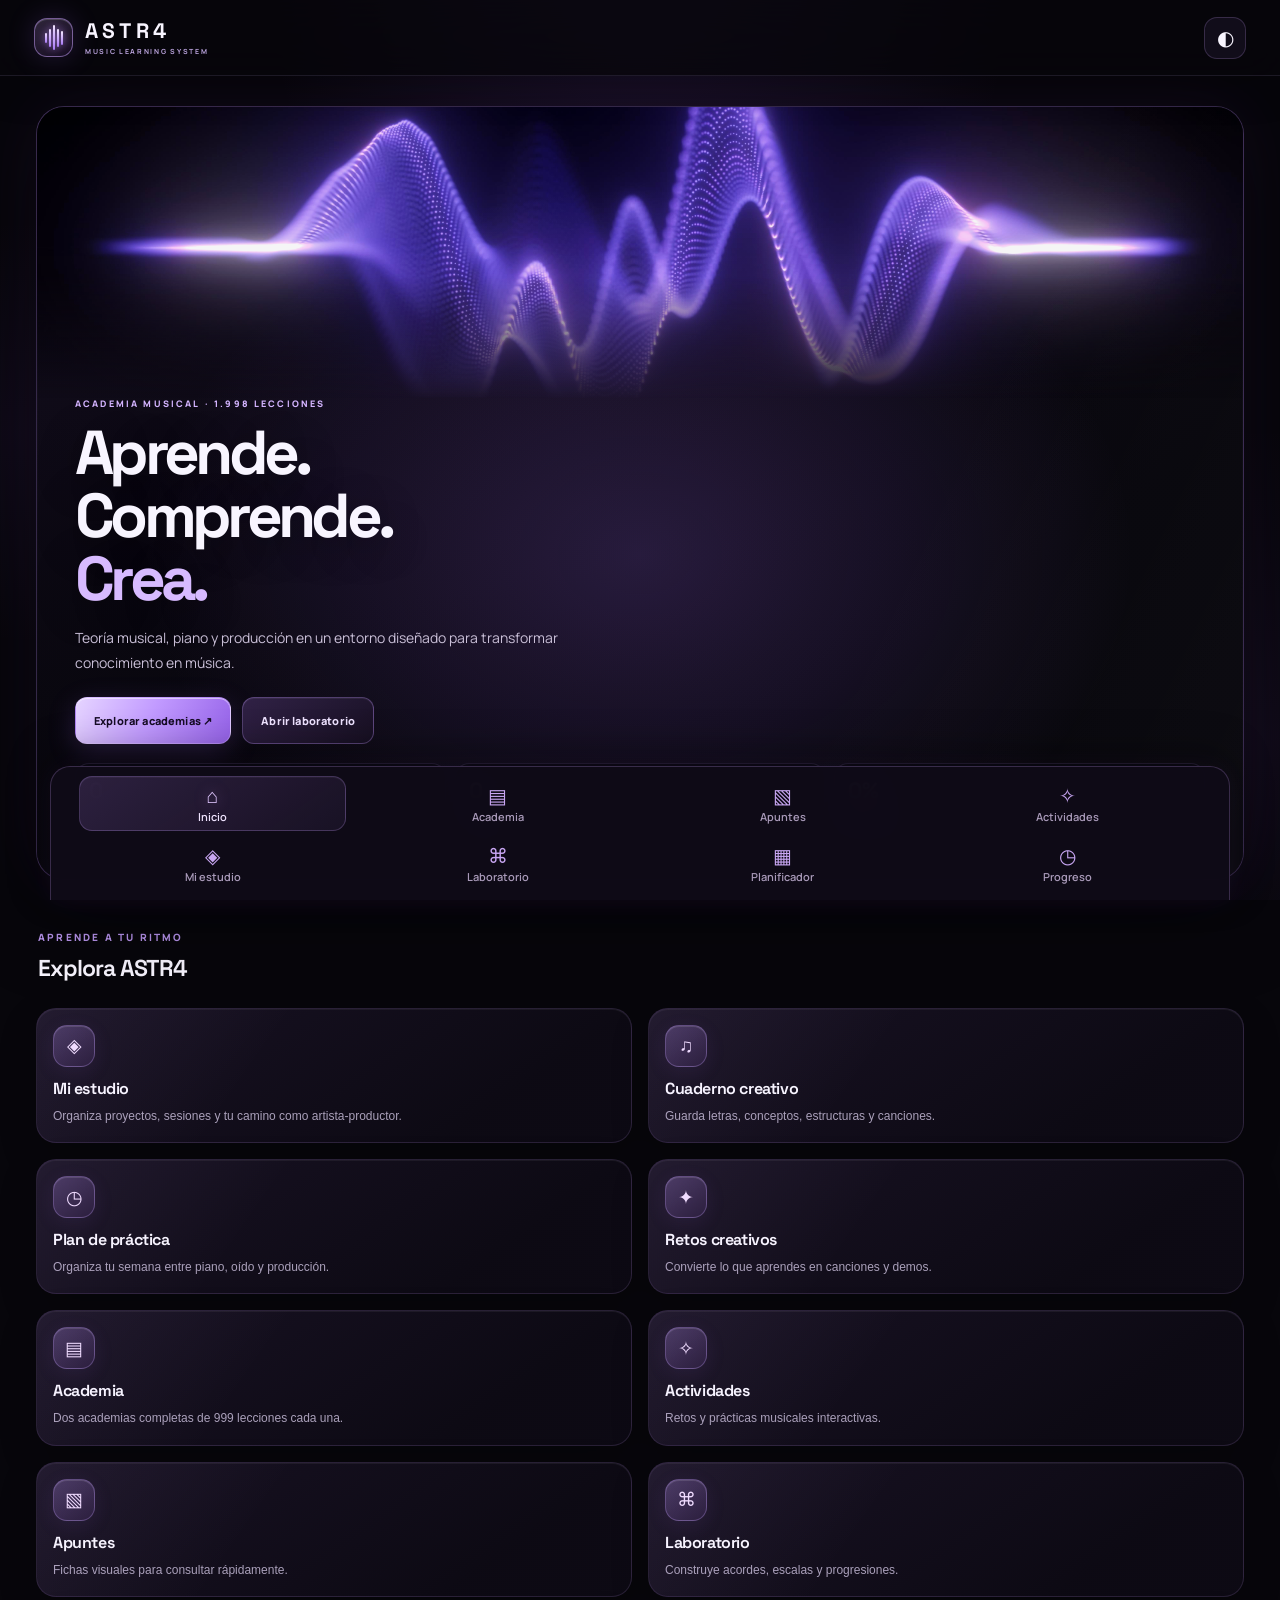
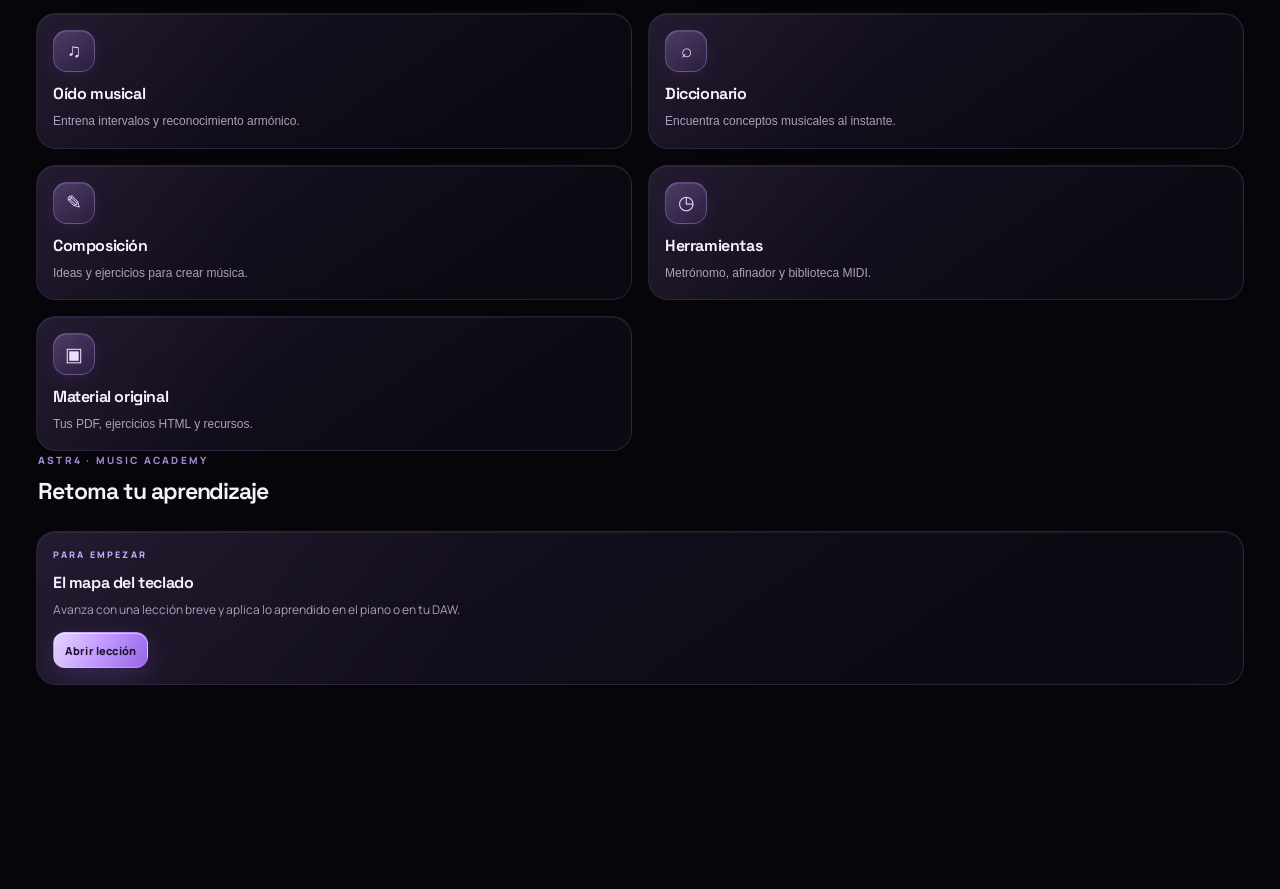
==== commit 2c462cdf: "Add files via upload" ====
--- a/index.html
+++ b/index.html
@@ -11,25 +11,15 @@
 <div class="app-shell">
   <header class="topbar"><a class="brand" href="#inicio" aria-label="ASTR4 inicio"><span class="brand-mark" aria-hidden="true"><i></i><i></i><i></i><i></i><i></i></span><span class="brand-word">ASTR4<small>MUSIC LEARNING SYSTEM</small></span></a><button class="icon-btn" id="themeBtn" aria-label="Cambiar tema" title="Cambiar tema">◐</button></header>
   <main id="view" tabindex="-1"></main>
-  <nav class="bottom-nav duo-nav" aria-label="Navegación principal">
-    <div class="nav-group" data-nav-group="learn">
-      <button class="nav-group-trigger" type="button" aria-expanded="false" aria-controls="learn-menu" data-menu-toggle="learn"><span class="nav-group-icon" aria-hidden="true">⌘</span><span><strong>Aprender</strong><small>Academia y recursos</small></span><span class="nav-chevron" aria-hidden="true">⌃</span></button>
-      <div class="nav-menu" id="learn-menu" role="group" aria-label="Secciones para aprender">
-        <button class="nav-destination" type="button" data-route="inicio"><span>⌂</span>Inicio</button>
-        <button class="nav-destination" type="button" data-route="academia"><span>▤</span>Academia</button>
-        <button class="nav-destination" type="button" data-route="apuntes"><span>▧</span>Apuntes</button>
-        <button class="nav-destination" type="button" data-route="actividades"><span>✧</span>Actividades</button>
-        <button class="nav-destination" type="button" data-route="progreso"><span>◷</span>Progreso</button>
-      </div>
-    </div>
-    <div class="nav-group" data-nav-group="create">
-      <button class="nav-group-trigger" type="button" aria-expanded="false" aria-controls="create-menu" data-menu-toggle="create"><span class="nav-group-icon" aria-hidden="true">✦</span><span><strong>Crear</strong><small>Estudio y herramientas</small></span><span class="nav-chevron" aria-hidden="true">⌃</span></button>
-      <div class="nav-menu" id="create-menu" role="group" aria-label="Secciones para crear">
-        <button class="nav-destination" type="button" data-route="estudio"><span>◈</span>Mi estudio</button>
-        <button class="nav-destination" type="button" data-route="laboratorio"><span>⌘</span>Laboratorio</button>
-        <button class="nav-destination" type="button" data-route="planificador"><span>▦</span>Planificador</button>
-      </div>
-    </div>
+  <nav class="bottom-nav astr4-grid-nav" aria-label="Navegación principal">
+    <button class="nav-destination nav-tile" type="button" data-route="inicio" aria-label="Inicio"><span class="nav-tile-icon" aria-hidden="true">⌂</span><small>Inicio</small></button>
+    <button class="nav-destination nav-tile" type="button" data-route="academia" aria-label="Academia"><span class="nav-tile-icon" aria-hidden="true">▤</span><small>Academia</small></button>
+    <button class="nav-destination nav-tile" type="button" data-route="apuntes" aria-label="Apuntes"><span class="nav-tile-icon" aria-hidden="true">▧</span><small>Apuntes</small></button>
+    <button class="nav-destination nav-tile" type="button" data-route="actividades" aria-label="Actividades"><span class="nav-tile-icon" aria-hidden="true">✧</span><small>Actividades</small></button>
+    <button class="nav-destination nav-tile" type="button" data-route="estudio" aria-label="Mi estudio"><span class="nav-tile-icon" aria-hidden="true">◈</span><small>Mi estudio</small></button>
+    <button class="nav-destination nav-tile" type="button" data-route="laboratorio" aria-label="Laboratorio"><span class="nav-tile-icon" aria-hidden="true">⌘</span><small>Laboratorio</small></button>
+    <button class="nav-destination nav-tile" type="button" data-route="planificador" aria-label="Planificador"><span class="nav-tile-icon" aria-hidden="true">▦</span><small>Planificador</small></button>
+    <button class="nav-destination nav-tile" type="button" data-route="progreso" aria-label="Progreso"><span class="nav-tile-icon" aria-hidden="true">◷</span><small>Progreso</small></button>
   </nav>
 </div>
 <div id="toast" class="toast" role="status" aria-live="polite"></div>
--- a/styles.css
+++ b/styles.css
@@ -277,3 +277,44 @@
 @media(max-width:600px){:root{--astr4-duo-height:74px}.bottom-nav.duo-nav{width:calc(100% - 24px);bottom:calc(8px + var(--safe-bottom));gap:7px;padding:7px;border-radius:19px}.nav-group-trigger{min-height:54px;gap:8px;padding:7px 8px}.nav-group-icon{width:31px;height:31px;font-size:18px}.nav-group-trigger strong{font-size:12px}.nav-group-trigger small{font-size:8px}.nav-menu{min-width:0;width:calc(100vw - 38px);max-width:245px}.nav-group:last-child .nav-menu{right:0;left:auto}.app-shell{padding-bottom:calc(var(--astr4-duo-height) + var(--safe-bottom) + 22px)}}
 @media(max-width:360px){.nav-group-trigger{gap:6px;padding-inline:5px}.nav-group-trigger small{font-size:7px}}
 @media(prefers-reduced-motion:reduce){.nav-group-trigger,.nav-chevron,.nav-menu{transition:none}}
+
+
+/* ASTR4 v12 — navegación inferior en dos filas equilibradas (4 + 4) */
+:root{--astr4-nav-v12-height:142px}
+.app-shell{padding-bottom:calc(var(--astr4-nav-v12-height) + var(--safe-bottom) + 24px)!important}
+.bottom-nav.astr4-grid-nav{
+  position:fixed;z-index:1000;left:50%;right:auto;bottom:0;transform:translateX(-50%);
+  width:min(100%,1180px);max-width:1180px;min-height:0;height:auto;
+  display:grid;grid-template-columns:repeat(4,minmax(0,1fr));grid-template-rows:repeat(2,minmax(54px,auto));
+  align-items:stretch;justify-items:stretch;gap:4px 8px;
+  padding:9px 14px calc(9px + var(--safe-bottom));
+  border:1px solid rgba(190,151,239,.24);border-bottom:0;border-radius:20px 20px 0 0;
+  background:rgba(15,11,23,.96);box-shadow:0 -12px 40px rgba(0,0,0,.34),0 0 26px rgba(154,105,214,.08);
+  backdrop-filter:blur(22px);-webkit-backdrop-filter:blur(22px);overflow:visible;
+}
+.bottom-nav.astr4-grid-nav .nav-tile{
+  min-width:0;width:100%;min-height:52px;display:flex;flex-direction:column;align-items:center;justify-content:center;gap:3px;
+  padding:5px 3px;border:1px solid transparent;border-radius:13px;background:transparent;color:#a99ab9;
+  cursor:pointer;touch-action:manipulation;-webkit-tap-highlight-color:transparent;transition:background .18s,border-color .18s,color .18s,transform .18s;
+}
+.bottom-nav.astr4-grid-nav .nav-tile-icon{display:grid;place-items:center;width:27px;height:25px;font-size:20px;line-height:1;color:#c8a6f2}
+.bottom-nav.astr4-grid-nav .nav-tile small{font:600 10px/1.15 Manrope,system-ui,sans-serif;white-space:nowrap;overflow:hidden;text-overflow:ellipsis;max-width:100%;color:inherit}
+.bottom-nav.astr4-grid-nav .nav-tile.current,.bottom-nav.astr4-grid-nav .nav-tile.active{color:#f0e4ff;background:linear-gradient(145deg,rgba(168,121,226,.2),rgba(168,121,226,.07));border-color:rgba(189,150,238,.25);box-shadow:inset 0 1px rgba(255,255,255,.04)}
+.bottom-nav.astr4-grid-nav .nav-tile.current .nav-tile-icon{color:#e1c7ff;text-shadow:0 0 14px rgba(190,145,255,.55)}
+.bottom-nav.astr4-grid-nav .nav-tile:active{transform:scale(.97)}
+.bottom-nav.astr4-grid-nav .nav-tile:focus-visible{outline:2px solid #c9a2ff;outline-offset:1px}
+body.light-mode .bottom-nav.astr4-grid-nav{background:rgba(250,247,255,.97);border-color:rgba(116,77,157,.22);box-shadow:0 -10px 34px rgba(49,30,68,.13)}
+body.light-mode .bottom-nav.astr4-grid-nav .nav-tile{color:#756482}
+body.light-mode .bottom-nav.astr4-grid-nav .nav-tile.current{color:#4b2d70;background:linear-gradient(145deg,rgba(168,121,226,.19),rgba(168,121,226,.07))}
+@media(max-width:600px){
+  :root{--astr4-nav-v12-height:136px}
+  .bottom-nav.astr4-grid-nav{width:100%;gap:3px 4px;padding:7px 8px calc(7px + var(--safe-bottom));border-radius:17px 17px 0 0;grid-template-rows:repeat(2,minmax(49px,auto))}
+  .bottom-nav.astr4-grid-nav .nav-tile{min-height:48px;border-radius:11px;gap:2px;padding:4px 2px}
+  .bottom-nav.astr4-grid-nav .nav-tile-icon{height:23px;font-size:19px}
+  .bottom-nav.astr4-grid-nav .nav-tile small{font-size:9px;letter-spacing:-.01em}
+  .app-shell{padding-bottom:calc(var(--astr4-nav-v12-height) + var(--safe-bottom) + 20px)!important}
+  .toast{bottom:calc(var(--astr4-nav-v12-height) + var(--safe-bottom) + 10px)}
+}
+@media(max-width:360px){.bottom-nav.astr4-grid-nav{gap:2px;padding-inline:5px}.bottom-nav.astr4-grid-nav .nav-tile small{font-size:8px}.bottom-nav.astr4-grid-nav .nav-tile-icon{font-size:18px}}
+@media(min-width:761px){.bottom-nav.astr4-grid-nav{width:min(100%,1180px);padding-inline:28px;gap:5px 18px}.bottom-nav.astr4-grid-nav .nav-tile{min-height:55px}.bottom-nav.astr4-grid-nav .nav-tile small{font-size:11px}}
+@media(prefers-reduced-motion:reduce){.bottom-nav.astr4-grid-nav .nav-tile{transition:none}}
